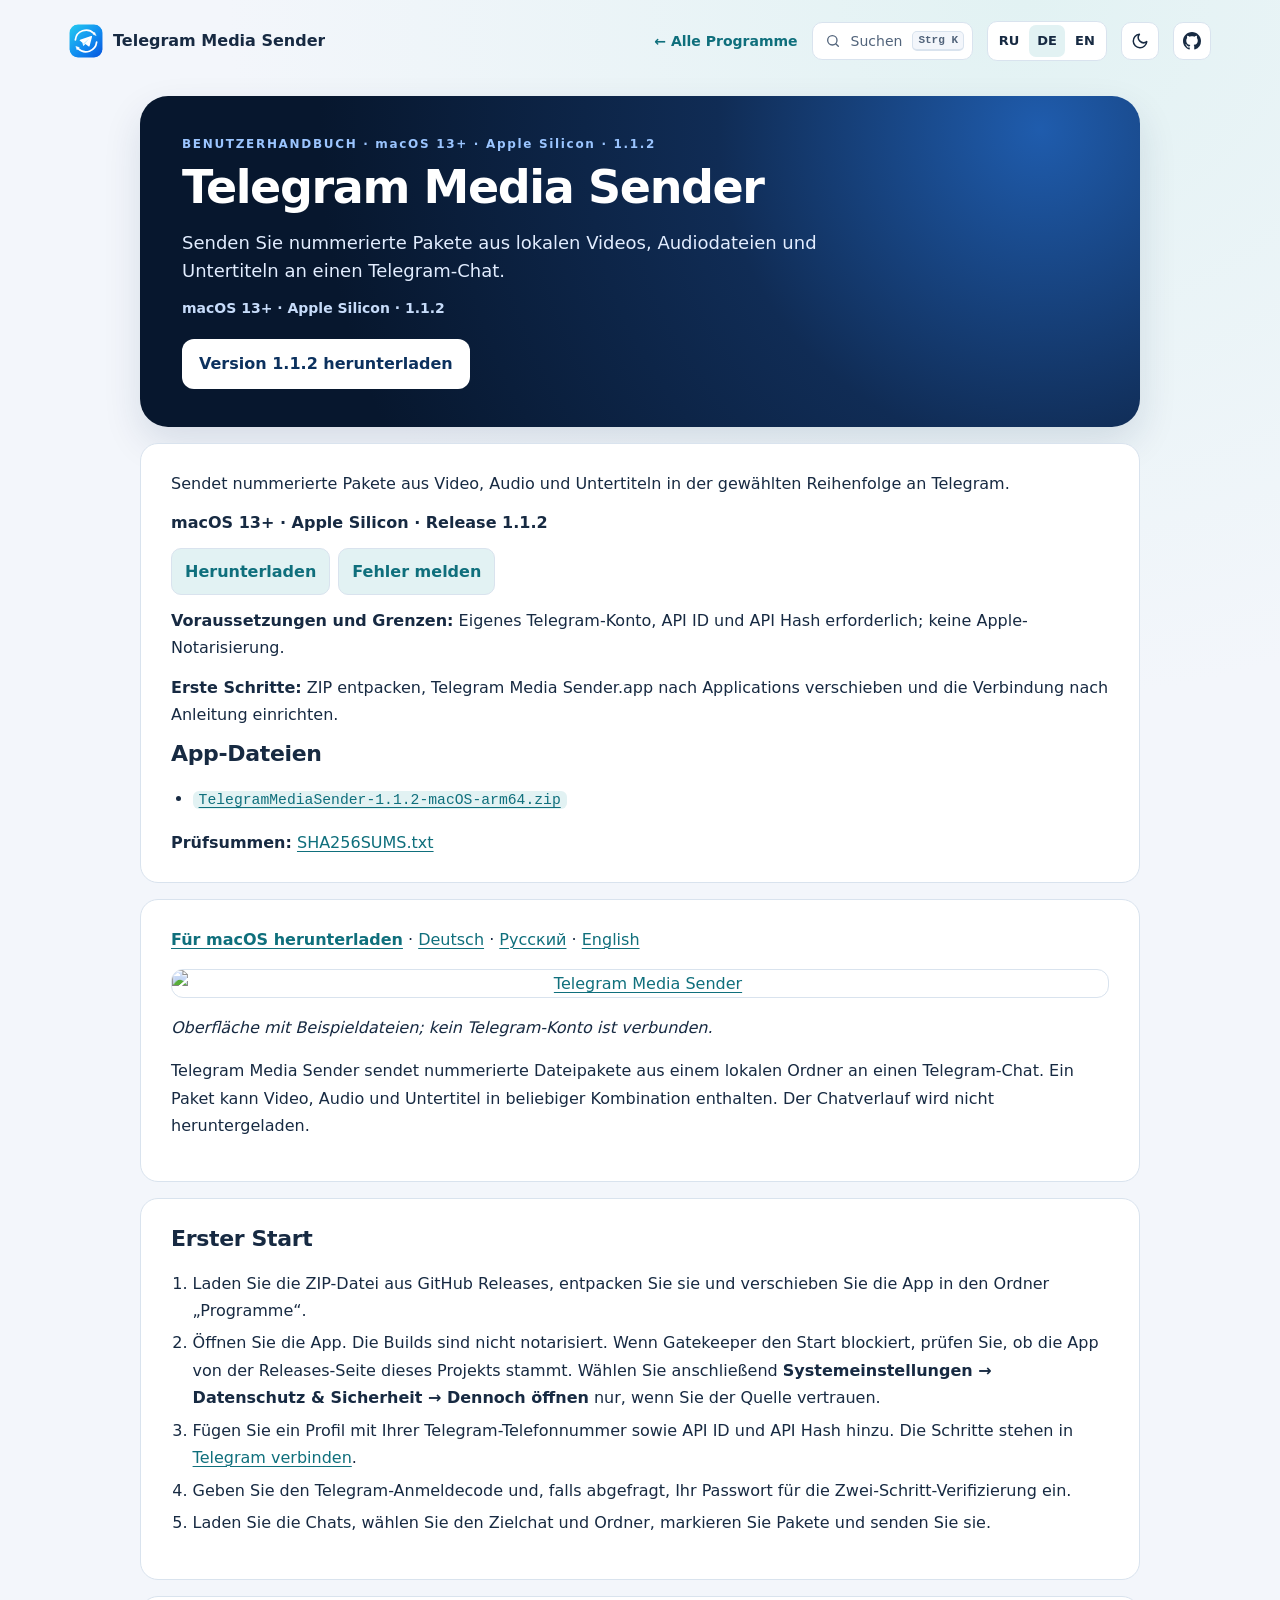
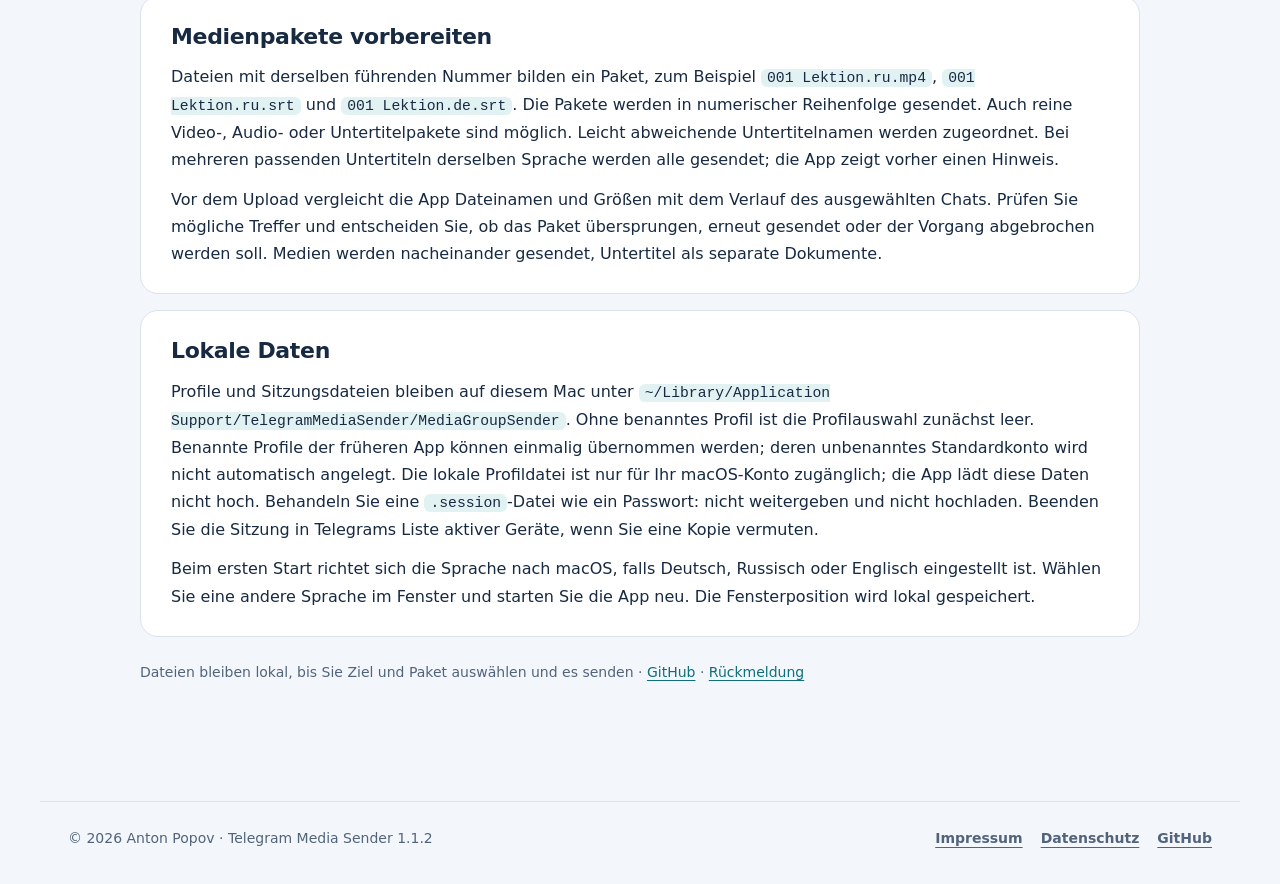
==== Guide-de.html @ 9aad2167 "Polish project site and documentation - German root pages (index.html, README.md), English and Russi" ====
<!doctype html><html lang="de"><head><meta charset="utf-8"><meta name="viewport" content="width=device-width,initial-scale=1"><meta name="theme-color" content="#071a35"><meta name="description" content="Senden Sie nummerierte Pakete aus lokalen Videos, Audiodateien und Untertiteln an einen Telegram-Chat."><title>Telegram Media Sender — BENUTZERHANDBUCH</title><style>:root{--ink:#14253d;--muted:#607087;--line:#dbe4f0;--blue:#1677ff;--panel:#fff;--canvas:#f3f6fb}
*{box-sizing:border-box}body{margin:0;background:var(--canvas);color:var(--ink);font:16px/1.72 -apple-system,BlinkMacSystemFont,"Segoe UI",sans-serif}a{color:#075dd1;text-decoration-thickness:1px;text-underline-offset:3px}a:hover{color:#003c91}.shell{width:min(100% - 36px,1000px);margin:0 auto;padding:24px 0 56px}.top{display:flex;align-items:center;justify-content:space-between;gap:18px;margin-bottom:20px}.brand{display:flex;align-items:center;gap:10px;color:var(--ink);font-weight:750;text-decoration:none}.brand-mark{display:grid;width:38px;height:38px;place-items:center;border-radius:12px;background:#e6f0ff;color:#075dd1;font-size:18px;font-weight:800}.brand img{width:38px;height:38px;object-fit:contain}nav{display:flex;gap:8px;flex-wrap:wrap}nav a{padding:7px 12px;border:1px solid var(--line);border-radius:999px;background:#fff;color:#34445b;text-decoration:none;font-size:14px;font-weight:650}nav a[aria-current=page]{background:#e6f0ff;border-color:#b8d3ff;color:#075dd1}.hero{display:grid;grid-template-columns:1fr 104px;gap:24px;align-items:center;padding:38px 42px;border-radius:28px;background:radial-gradient(circle at 90% 10%,#1f5cad 0,#102c55 34%,#07172e 76%);color:#fff;box-shadow:0 16px 38px #0b2b551f}.kicker{margin:0 0 8px;color:#9bc5ff;font-size:12px;letter-spacing:.14em;font-weight:750}.meta{margin:12px 0 0;color:#c7dcfa;font-size:14px;font-weight:650}h1{margin:0;font-size:clamp(30px,5vw,46px);line-height:1.12;letter-spacing:-.03em}.lead{max-width:720px;margin:15px 0 0;color:#e2edff;font-size:18px;line-height:1.55}.brand-mark-large{display:grid;width:92px;height:92px;place-items:center;border:1px solid #ffffff42;border-radius:24px;background:#ffffff12;color:#fff;font-size:38px;font-weight:800}.button{display:inline-block;margin-top:19px;padding:10px 16px;border:1px solid #ffffff5c;border-radius:12px;background:#fff;color:#0c315e;font-weight:700;text-decoration:none}.overview,.topic{margin:16px 0;padding:26px 30px;background:var(--panel);border:1px solid var(--line);border-radius:18px;box-shadow:0 5px 16px #0b2b5507}.overview p:first-child{margin-top:0}.overview img{display:block;max-width:100%;height:auto;margin:16px auto;border:1px solid var(--line);border-radius:12px}.overview table,.topic table{display:block;max-width:100%;overflow-x:auto;border-collapse:collapse}.overview th,.overview td,.topic th,.topic td{padding:8px 10px;border:1px solid var(--line);text-align:left}.topic h2{margin:0 0 12px;font-size:22px;line-height:1.3;letter-spacing:-.015em}.topic h3{margin:22px 0 8px;font-size:18px;line-height:1.35}.topic p{margin:0 0 12px}.topic p:last-child{margin-bottom:0}.topic ul,.topic ol{padding-left:1.35em}.topic li{margin:.35em 0}.topic th{background:#eef4fc}.topic pre{max-width:100%;overflow:auto;padding:16px;border-radius:12px;background:#0b1b31;color:#e5efff}.topic code{padding:.12em .35em;border-radius:5px;background:#edf2f8}.topic pre code{padding:0;background:transparent;color:inherit}.topic blockquote{margin:12px 0;padding:4px 16px;border-left:3px solid #8bbaff;color:var(--muted)}footer{margin-top:24px;padding:20px 10px;color:var(--muted);text-align:center;font-size:14px}@media(max-width:620px){.shell{width:min(100% - 22px,1000px);padding-top:12px}.top{align-items:flex-start;flex-direction:column}.hero{grid-template-columns:1fr 66px;padding:26px 22px;border-radius:20px;gap:12px}.brand-mark-large{width:66px;height:66px;font-size:28px;border-radius:18px}.lead{font-size:16px}.overview,.topic{padding:21px 19px}}@media print{body{background:#fff}.shell{width:100%;padding:0}.top nav,.button{break-inside:avoid}.hero,.topic,.overview{box-shadow:none}.topic{break-inside:avoid}}
/* Use the application's real artwork in the guide header. */
.brand-mark{display:grid;flex:none;width:38px;height:38px;place-items:center;overflow:hidden;border-radius:10px;background:#ffffff18}
.brand-mark img{display:block;width:100%;height:100%;padding:2px;object-fit:contain}
.brand-mark-large{display:grid;box-sizing:border-box;width:104px;height:104px;padding:8px;place-items:center;overflow:hidden;border:1px solid #ffffff48;border-radius:24px;background:#ffffff12;font-size:0}
.brand-mark-large img{display:block;width:100%;height:100%;object-fit:contain}
.brand-mark-large.preview-art img{padding:0;object-fit:cover}
@media(max-width:620px){.brand-mark-large{width:66px;height:66px;padding:5px;border-radius:18px}}

/* Let the app artwork stand on its own without an extra tile. */
.brand-mark,
.brand-mark-large,
.brand-mark-large.preview-art {
  padding: 0;
  border: 0;
  border-radius: 0;
  background: transparent;
  box-shadow: none;
}
.brand-mark img,
.brand-mark-large img,
.brand-mark-large.preview-art img {
  padding: 0;
  border: 0;
  border-radius: 0;
  background: transparent;
  box-shadow: none;
}
.release-summary code{overflow-wrap:anywhere}.release-actions{display:flex;gap:8px;flex-wrap:wrap}.release-link{display:inline-block;padding:9px 13px;border:1px solid #bdd1ed;border-radius:10px;background:#edf4ff;color:#0753ad;font-weight:650;text-decoration:none}.release-link:focus-visible{outline:3px solid #1677ff;outline-offset:3px}
</style><!-- ppk-head:start --><meta name="color-scheme" content="light dark"><link rel="icon" href="presentation-icon.svg"><script src="assets/kit/kit-theme.js"></script><link rel="stylesheet" href="assets/kit/kit.css?v=2026.11.05-1"><script src="assets/kit/programs.js?v=2026.11.05-1" defer></script><script src="assets/kit/kit.js?v=2026.11.05-1" defer></script><link rel="stylesheet" href="guide-kit.css?v=2026.11.05-1"><!-- ppk-head:end --></head><body class="ppk-page ppk-prose">
<!-- ppk-nav:start --><a class="ppk-skip" href="#main-content">Zum Inhalt</a>
<div class="ppk-nav-wrap" id="ppk-nav-wrap">
  <nav class="ppk-nav" aria-label="Hauptnavigation">
    <a class="ppk-brand" href="index.html"><img src="presentation-icon.svg" alt="" width="34" height="34"><span>Telegram Media Sender</span></a>
    <span class="ppk-spacer"></span>
    <a class="ppk-back" href="https://popovantondev.github.io/popovantondev/index.html">← Alle Programme</a>
    <button class="ppk-search-btn" type="button" data-ppk-open-search aria-label="Programme durchsuchen"><span>Suchen</span><kbd>Strg K</kbd></button>
    <div class="ppk-langs"><a href="Guide-ru.html" lang="ru" hreflang="ru">RU</a><a href="Guide-de.html" lang="de" hreflang="de" aria-current="page">DE</a><a href="Guide-en.html" lang="en" hreflang="en">EN</a></div>
    <button class="ppk-icon-btn ppk-theme-btn" type="button" data-ppk-theme aria-label="Farbschema wechseln"></button>
    <a class="ppk-icon-btn ppk-gh-btn" href="https://github.com/popovantondev/TelegramMediaSender" aria-label="GitHub"></a>
  </nav>
</div><!-- ppk-nav:end -->
<div class="shell"><main id="main-content"><section class="hero"><div><p class="kicker">BENUTZERHANDBUCH &#183; macOS 13+ &#183; Apple Silicon &#183; 1.1.2</p><h1>Telegram Media Sender</h1><p class="lead">Senden Sie nummerierte Pakete aus lokalen Videos, Audiodateien und Untertiteln an einen Telegram-Chat.</p><p class="meta">macOS 13+ &#183; Apple Silicon &#183; 1.1.2</p><a class="button" href="https://github.com/popovantondev/TelegramMediaSender/releases/tag/v1.1.2">Version 1.1.2 herunterladen</a></div><div class="brand-mark-large"><img src="https://raw.githubusercontent.com/popovantondev/TelegramMediaSender/main/src/telegram_media_sender/assets/app-icon.svg" alt=""></div></section>
<!-- public-release:start -->
<section class="topic release-summary" aria-label="Erste Schritte">
<p>Sendet nummerierte Pakete aus Video, Audio und Untertiteln in der gewählten Reihenfolge an Telegram.</p>
<p><strong>macOS 13+ · Apple Silicon · Release 1.1.2</strong></p>
<p class="release-actions"><a class="release-link" href="https://github.com/popovantondev/TelegramMediaSender/releases/tag/v1.1.2">Herunterladen</a> <a class="release-link" href="https://github.com/popovantondev/TelegramMediaSender/issues/new/choose">Fehler melden</a></p>
<p><strong>Voraussetzungen und Grenzen:</strong> Eigenes Telegram-Konto, API ID und API Hash erforderlich; keine Apple-Notarisierung.</p>
<p><strong>Erste Schritte:</strong> ZIP entpacken, Telegram Media Sender.app nach Applications verschieben und die Verbindung nach Anleitung einrichten.</p>
<h2>App-Dateien</h2>
<ul>
<li><a href="https://github.com/popovantondev/TelegramMediaSender/releases/download/v1.1.2/TelegramMediaSender-1.1.2-macOS-arm64.zip"><code>TelegramMediaSender-1.1.2-macOS-arm64.zip</code></a></li>
</ul>
<p><strong>Prüfsummen:</strong> <a href="https://github.com/popovantondev/TelegramMediaSender/releases/download/v1.1.2/SHA256SUMS.txt">SHA256SUMS.txt</a></p>
</section>
<!-- public-release:end -->
<section class="overview">
<p><strong><a href="https://github.com/popovantondev/TelegramMediaSender/releases/tag/v1.1.2">Für macOS herunterladen</a></strong> · <a href="Guide-de.html">Deutsch</a> · <a href="Guide-ru.html">Русский</a> · <a href="Guide-en.html">English</a></p>
<p><a class="guide-full-image" href="https://raw.githubusercontent.com/popovantondev/TelegramMediaSender/main/docs/images/app-de.png" aria-label="Vollständiges Bild öffnen"><img src="https://raw.githubusercontent.com/popovantondev/TelegramMediaSender/main/docs/images/app-de.png" alt="Telegram Media Sender" /></a></p>
<p><em>Oberfläche mit Beispieldateien; kein Telegram-Konto ist verbunden.</em></p>
<p>Telegram Media Sender sendet nummerierte Dateipakete aus einem lokalen Ordner an einen Telegram-Chat. Ein Paket kann Video, Audio und Untertitel in beliebiger Kombination enthalten. Der Chatverlauf wird nicht heruntergeladen.</p>
</section><section class="topic"><h2 id="erster-start">Erster Start</h2>
<ol>
<li>Laden Sie die ZIP-Datei aus GitHub Releases, entpacken Sie sie und verschieben Sie die App in den Ordner „Programme“.</li>
<li>Öffnen Sie die App. Die Builds sind nicht notarisiert. Wenn Gatekeeper den Start blockiert, prüfen Sie, ob die App von der Releases-Seite dieses Projekts stammt. Wählen Sie anschließend <strong>Systemeinstellungen → Datenschutz &amp; Sicherheit → Dennoch öffnen</strong> nur, wenn Sie der Quelle vertrauen.</li>
<li>Fügen Sie ein Profil mit Ihrer Telegram-Telefonnummer sowie API ID und API Hash hinzu. Die Schritte stehen in <a href="https://github.com/popovantondev/TelegramMediaSender/blob/main/docs/de/telegram-setup.md">Telegram verbinden</a>.</li>
<li>Geben Sie den Telegram-Anmeldecode und, falls abgefragt, Ihr Passwort für die Zwei-Schritt-Verifizierung ein.</li>
<li>Laden Sie die Chats, wählen Sie den Zielchat und Ordner, markieren Sie Pakete und senden Sie sie.</li>
</ol>
</section><section class="topic"><h2 id="medienpakete-vorbereiten">Medienpakete vorbereiten</h2>
<p>Dateien mit derselben führenden Nummer bilden ein Paket, zum Beispiel <code>001 Lektion.ru.mp4</code>, <code>001 Lektion.ru.srt</code> und <code>001 Lektion.de.srt</code>. Die Pakete werden in numerischer Reihenfolge gesendet. Auch reine Video-, Audio- oder Untertitelpakete sind möglich. Leicht abweichende Untertitelnamen werden zugeordnet. Bei mehreren passenden Untertiteln derselben Sprache werden alle gesendet; die App zeigt vorher einen Hinweis.</p>
<p>Vor dem Upload vergleicht die App Dateinamen und Größen mit dem Verlauf des ausgewählten Chats. Prüfen Sie mögliche Treffer und entscheiden Sie, ob das Paket übersprungen, erneut gesendet oder der Vorgang abgebrochen werden soll. Medien werden nacheinander gesendet, Untertitel als separate Dokumente.</p>
</section><section class="topic"><h2 id="lokale-daten">Lokale Daten</h2>
<p>Profile und Sitzungsdateien bleiben auf diesem Mac unter <code>~/Library/Application Support/TelegramMediaSender/MediaGroupSender</code>. Ohne benanntes Profil ist die Profilauswahl zunächst leer. Benannte Profile der früheren App können einmalig übernommen werden; deren unbenanntes Standardkonto wird nicht automatisch angelegt. Die lokale Profildatei ist nur für Ihr macOS-Konto zugänglich; die App lädt diese Daten nicht hoch. Behandeln Sie eine <code>.session</code>-Datei wie ein Passwort: nicht weitergeben und nicht hochladen. Beenden Sie die Sitzung in Telegrams Liste aktiver Geräte, wenn Sie eine Kopie vermuten.</p>
<p>Beim ersten Start richtet sich die Sprache nach macOS, falls Deutsch, Russisch oder Englisch eingestellt ist. Wählen Sie eine andere Sprache im Fenster und starten Sie die App neu. Die Fensterposition wird lokal gespeichert.</p>
</section></main><div class="guide-note">Dateien bleiben lokal, bis Sie Ziel und Paket ausw&#228;hlen und es senden · <a href="https://github.com/popovantondev/TelegramMediaSender">GitHub</a> · <a href="https://github.com/popovantondev/TelegramMediaSender/issues/new/choose">Rückmeldung</a></div></div>
<footer class="ppk-footer">
  <span>© 2026 Anton Popov · Telegram Media Sender 1.1.2</span>
  <nav aria-label="Rechtliches"><a href="https://popovantondev.github.io/popovantondev/impressum.html">Impressum</a><a href="https://popovantondev.github.io/popovantondev/datenschutz.html">Datenschutz</a><a href="https://github.com/popovantondev/TelegramMediaSender">GitHub</a></nav>
</footer>
</body></html>
---- assets/kit/kit.css ----
/* popovantondev shared kit: tokens, header, search palette, components, footer.
   Everything is prefixed ppk-. Pages set their accent in their own CSS (see demo.html).
   Kit tokens have zero specificity (:where), so any page rule overrides them regardless of load order. */

/* ---------- tokens ---------- */
:where(:root){color-scheme:light;
  --ppk-bg:#f3f6fb;--ppk-panel:#ffffff;--ppk-ink:#172a42;--ppk-muted:#52647b;--ppk-line:#d9e3ee;
  --ppk-accent:#0f6f7c;--ppk-accent-ink:#ffffff;--ppk-tint:#e2f2f3;--ppk-hero:#0c3a45;--ppk-hero-end:#1b6b78;
  --ppk-glass:rgba(255,255,255,.76);--ppk-term:#0f1b26;--ppk-term-ink:#d6e4ef;--ppk-term-ps:#7fd4dc;--ppk-term-ok:#6ee787;--ppk-term-dim:#8fa3b6;
  --ppk-ok:#15803d;--ppk-ok-bg:#dcfce7;--ppk-ok-fg:#166534;--ppk-warn-bg:#fef3c7;--ppk-warn-fg:#92400e;
  --ppk-focus:#1a5fd0;--ppk-shadow:0 22px 50px -30px rgba(22,43,72,.35);
  --ppk-radius-s:8px;--ppk-radius-m:12px;--ppk-radius-l:20px;--ppk-radius-pill:999px;
  --ppk-font:system-ui,-apple-system,"Segoe UI",sans-serif;--ppk-mono:ui-monospace,"Cascadia Code",Consolas,monospace;--ppk-shell:1200px}
:where([data-theme="dark"]){color-scheme:dark;
  --ppk-bg:#0c131b;--ppk-panel:#131d28;--ppk-ink:#e5edf5;--ppk-muted:#9badbf;--ppk-line:#233142;
  --ppk-accent:#3cc1cc;--ppk-accent-ink:#03262b;--ppk-tint:#11343a;--ppk-hero:#082a32;--ppk-hero-end:#145a65;
  --ppk-glass:rgba(19,29,40,.76);--ppk-term:#070d13;--ppk-term-ink:#d6e4ef;--ppk-term-ps:#7fd4dc;--ppk-term-ok:#6ee787;--ppk-term-dim:#8fa3b6;
  --ppk-ok:#4ade80;--ppk-ok-bg:#14532d;--ppk-ok-fg:#bbf7d0;--ppk-warn-bg:#78350f;--ppk-warn-fg:#fde68a;
  --ppk-focus:#7ab8ff;--ppk-shadow:0 22px 50px -30px rgba(0,0,0,.7)}
@media (prefers-color-scheme:dark){:where(:root:not([data-theme])){color-scheme:dark;
  --ppk-bg:#0c131b;--ppk-panel:#131d28;--ppk-ink:#e5edf5;--ppk-muted:#9badbf;--ppk-line:#233142;
  --ppk-accent:#3cc1cc;--ppk-accent-ink:#03262b;--ppk-tint:#11343a;--ppk-hero:#082a32;--ppk-hero-end:#145a65;
  --ppk-glass:rgba(19,29,40,.76);--ppk-term:#070d13;--ppk-term-ink:#d6e4ef;--ppk-term-ps:#7fd4dc;--ppk-term-ok:#6ee787;--ppk-term-dim:#8fa3b6;
  --ppk-ok:#4ade80;--ppk-ok-bg:#14532d;--ppk-ok-fg:#bbf7d0;--ppk-warn-bg:#78350f;--ppk-warn-fg:#fde68a;
  --ppk-focus:#7ab8ff;--ppk-shadow:0 22px 50px -30px rgba(0,0,0,.7)}}

/* ---------- base (only inside pages that opt in with class ppk-page on body) ---------- */
.ppk-page{margin:0;background:radial-gradient(ellipse at 80% 0,var(--ppk-tint),transparent 55%),var(--ppk-bg);background-attachment:fixed;color:var(--ppk-ink);font:16px/1.6 var(--ppk-font);transition:background-color .3s,color .3s}
.ppk-page *,.ppk-page *::before,.ppk-page *::after{box-sizing:border-box}
:where(.ppk-page a){color:var(--ppk-accent);text-underline-offset:4px}
:where(.ppk-page img){max-width:100%;height:auto}
:where(.ppk-page button){font:inherit;color:inherit}
.ppk-page :focus-visible,.ppk-overlay :focus-visible,.ppk-nav-wrap :focus-visible,.ppk-footer :focus-visible{outline:3px solid var(--ppk-focus);outline-offset:3px}
:where(.ppk-page h1),.ppk-title{font-size:clamp(34px,4.6vw,58px);line-height:1.05;letter-spacing:-.035em;margin:14px 0 18px}
:where(.ppk-page h2),.ppk-h2{font-size:clamp(22px,2.4vw,28px);line-height:1.25;letter-spacing:-.01em;margin:0 0 6px}
.ppk-page [hidden],.ppk-overlay[hidden]{display:none!important}
.ppk-shell{max-width:var(--ppk-shell);margin:0 auto;padding:0 28px}
.ppk-section{margin:56px 0;position:relative}
.ppk-sub{color:var(--ppk-muted);margin:0 0 22px}
.ppk-sr-only{position:absolute!important;width:1px;height:1px;margin:-1px;padding:0;overflow:hidden;clip:rect(0 0 0 0);white-space:nowrap;border:0}
.ppk-skip{position:absolute;left:12px;top:-60px;z-index:200;background:var(--ppk-panel);color:var(--ppk-ink);border:2px solid var(--ppk-focus);border-radius:var(--ppk-radius-m);padding:8px 14px;font-weight:700;text-decoration:none}
.ppk-skip:focus{top:12px}
html.ppk-lock{overflow:hidden}

/* ---------- icons (CSS masks, work without JS and without inline SVG) ---------- */
.ppk-search-btn::before,.ppk-gh-btn::before,.ppk-theme-btn::before,.ppk-btn-gh::before{content:"";flex:none;background:currentColor;-webkit-mask:var(--ppk-ico) center/contain no-repeat;mask:var(--ppk-ico) center/contain no-repeat}
.ppk-search-btn::before{--ppk-ico:url("data:image/svg+xml,%3Csvg xmlns='http://www.w3.org/2000/svg' viewBox='0 0 24 24' fill='none' stroke='black' stroke-width='2' stroke-linecap='round'%3E%3Ccircle cx='11' cy='11' r='7'/%3E%3Cpath d='m20 20-3.5-3.5'/%3E%3C/svg%3E");width:16px;height:16px}
.ppk-gh-btn::before,.ppk-btn-gh::before{--ppk-ico:url("data:image/svg+xml,%3Csvg xmlns='http://www.w3.org/2000/svg' viewBox='0 0 16 16'%3E%3Cpath d='M8 0C3.58 0 0 3.58 0 8c0 3.54 2.29 6.53 5.47 7.59.4.07.55-.17.55-.38 0-.19-.01-.82-.01-1.49-2.01.37-2.53-.49-2.69-.94-.09-.23-.48-.94-.82-1.13-.28-.15-.68-.52-.01-.53.63-.01 1.08.58 1.23.82.72 1.21 1.87.87 2.33.66.07-.52.28-.87.51-1.07-1.78-.2-3.64-.89-3.64-3.95 0-.87.31-1.59.82-2.15-.08-.2-.36-1.02.08-2.12 0 0 .67-.21 2.2.82.64-.18 1.32-.27 2-.27.68 0 1.36.09 2 .27 1.53-1.04 2.2-.82 2.2-.82.44 1.1.16 1.92.08 2.12.51.56.82 1.27.82 2.15 0 3.07-1.87 3.75-3.65 3.95.29.25.54.73.54 1.48 0 1.07-.01 1.93-.01 2.2 0 .21.15.46.55.38A8.013 8.013 0 0 0 16 8c0-4.42-3.58-8-8-8z'/%3E%3C/svg%3E");width:18px;height:18px}
.ppk-theme-btn::before{--ppk-ico:url("data:image/svg+xml,%3Csvg xmlns='http://www.w3.org/2000/svg' viewBox='0 0 24 24' fill='none' stroke='black' stroke-width='2' stroke-linecap='round' stroke-linejoin='round'%3E%3Cpath d='M21 12.8A9 9 0 1 1 11.2 3a7 7 0 0 0 9.8 9.8z'/%3E%3C/svg%3E");width:18px;height:18px}
:root[data-theme="dark"] .ppk-theme-btn::before{--ppk-ico:url("data:image/svg+xml,%3Csvg xmlns='http://www.w3.org/2000/svg' viewBox='0 0 24 24' fill='none' stroke='black' stroke-width='2' stroke-linecap='round'%3E%3Ccircle cx='12' cy='12' r='4.5'/%3E%3Cpath d='M12 2v2M12 20v2M4.9 4.9l1.4 1.4M17.7 17.7l1.4 1.4M2 12h2M20 12h2M4.9 19.1l1.4-1.4M17.7 6.3l1.4-1.4'/%3E%3C/svg%3E")}
@media (prefers-color-scheme:dark){:root:not([data-theme]) .ppk-theme-btn::before{--ppk-ico:url("data:image/svg+xml,%3Csvg xmlns='http://www.w3.org/2000/svg' viewBox='0 0 24 24' fill='none' stroke='black' stroke-width='2' stroke-linecap='round'%3E%3Ccircle cx='12' cy='12' r='4.5'/%3E%3Cpath d='M12 2v2M12 20v2M4.9 4.9l1.4 1.4M17.7 17.7l1.4 1.4M2 12h2M20 12h2M4.9 19.1l1.4-1.4M17.7 6.3l1.4-1.4'/%3E%3C/svg%3E")}}
.ppk-search-btn:has(svg)::before,.ppk-icon-btn:has(svg)::before,.ppk-btn-gh:has(svg)::before{display:none}

/* ---------- header: static markup, JS only improves it ---------- */
.ppk-nav-wrap{position:sticky;top:0;z-index:40;padding:10px 0 0;transition:padding .3s}
.ppk-nav-wrap.ppk-floating{padding-inline:8px}
.ppk-nav{max-width:var(--ppk-shell);margin:0 auto;display:flex;align-items:center;gap:14px;padding:10px 28px;border:1px solid transparent;border-radius:0;font:14px/1.3 var(--ppk-font);color:var(--ppk-ink);transition:max-width .35s cubic-bezier(.2,.8,.2,1),padding .35s cubic-bezier(.2,.8,.2,1),border-radius .35s,background-color .35s,box-shadow .35s}
.ppk-nav *,.ppk-nav *::before,.ppk-nav *::after{box-sizing:border-box}
.ppk-floating .ppk-nav{max-width:980px;padding:8px 10px 8px 16px;border-color:var(--ppk-line);border-radius:var(--ppk-radius-pill);background:var(--ppk-glass);-webkit-backdrop-filter:blur(14px) saturate(1.4);backdrop-filter:blur(14px) saturate(1.4);box-shadow:0 10px 30px -18px rgba(0,0,0,.35)}
.ppk-brand{display:flex;align-items:center;gap:10px;min-width:0;font-size:16px;font-weight:750;color:var(--ppk-ink);text-decoration:none;white-space:nowrap}
.ppk-brand img{width:34px;height:34px;flex:none;border-radius:9px}
.ppk-brand span{overflow:hidden;text-overflow:ellipsis}
.ppk-spacer{flex:1}
.ppk-back{display:inline-flex;align-items:center;min-height:38px;font-size:14px;font-weight:650;color:var(--ppk-accent);text-decoration:none;white-space:nowrap}
.ppk-back:hover{text-decoration:underline;text-underline-offset:4px}
.ppk-search-btn{display:none;align-items:center;gap:10px;min-height:38px;padding:6px 8px 6px 12px;border:1px solid var(--ppk-line);border-radius:10px;background:var(--ppk-panel);color:var(--ppk-muted);font:inherit;font-size:14px;cursor:pointer;transition:border-color .2s}
.ppk-search-btn:hover{border-color:var(--ppk-accent)}
html.ppk-js .ppk-search-btn{display:flex}
.ppk-search-btn kbd,.ppk-kbd{font:600 11px/1 var(--ppk-mono);border:1px solid var(--ppk-line);border-bottom-width:2px;border-radius:5px;padding:3px 5px;color:var(--ppk-muted);background:var(--ppk-bg)}
.ppk-langs{display:flex;gap:2px;padding:3px;border:1px solid var(--ppk-line);border-radius:10px;background:var(--ppk-panel)}
.ppk-langs a{display:grid;place-items:center;min-width:36px;min-height:32px;border-radius:7px;color:var(--ppk-ink);font-size:13px;font-weight:700;text-decoration:none}
.ppk-langs a:hover{background:var(--ppk-bg)}
.ppk-langs a[aria-current]{background:var(--ppk-tint);color:var(--ppk-ink)}
.ppk-icon-btn{display:grid;place-items:center;width:38px;height:38px;padding:0;border:1px solid var(--ppk-line);border-radius:10px;background:var(--ppk-panel);color:var(--ppk-ink);text-decoration:none;cursor:pointer;transition:border-color .2s}
.ppk-icon-btn:hover{border-color:var(--ppk-accent)}
.ppk-icon-btn svg{width:18px;height:18px}
html:not(.ppk-js) .ppk-theme-btn{display:none}

/* ---------- hero parts ---------- */
.ppk-hero{display:grid;grid-template-columns:minmax(0,1fr) minmax(0,1.05fr);gap:40px;align-items:center;margin:34px 0 10px}
.ppk-hero>*{min-width:0}
.ppk-pill{display:inline-flex;align-items:center;gap:8px;max-width:100%;padding:4px 12px 4px 4px;border:1px solid var(--ppk-line);border-radius:var(--ppk-radius-pill);background:var(--ppk-panel);color:var(--ppk-ink);font-size:13px;text-decoration:none;transition:border-color .2s,transform .2s}
.ppk-pill:hover{border-color:var(--ppk-accent);transform:translateY(-1px)}
.ppk-pill .ppk-new{flex:none;background:var(--ppk-accent);color:var(--ppk-accent-ink);border-radius:var(--ppk-radius-pill);padding:2px 8px;font-weight:800;font-size:11px;letter-spacing:.04em}
.ppk-pill .ppk-more{color:var(--ppk-accent);font-weight:650;white-space:nowrap}
.ppk-lead{margin:0 0 18px;color:var(--ppk-muted);font-size:19px}
.ppk-status{display:inline-block;padding:4px 10px;border-radius:var(--ppk-radius-s);background:var(--ppk-tint);color:var(--ppk-accent);font-size:14px;font-weight:700}
.ppk-actions{display:flex;flex-wrap:wrap;align-items:center;gap:10px;margin:22px 0 14px}
.ppk-btn{display:inline-flex;align-items:center;gap:10px;min-height:46px;padding:10px 16px;border:1px solid var(--ppk-line);border-radius:11px;background:var(--ppk-panel);color:var(--ppk-accent);font-size:15px;font-weight:700;text-decoration:none;cursor:pointer;transition:transform .15s,box-shadow .2s,border-color .2s}
.ppk-btn:hover{transform:translateY(-1px);box-shadow:0 8px 20px -12px rgba(0,0,0,.35);border-color:var(--ppk-accent)}
.ppk-btn-primary{background:var(--ppk-accent);border-color:var(--ppk-accent);color:var(--ppk-accent-ink)}
.ppk-btn-gh{color:var(--ppk-ink)}
.ppk-chip{display:inline-flex;align-items:center;gap:6px;padding:1px 7px;border:1px solid var(--ppk-line);border-radius:7px;background:var(--ppk-bg);color:var(--ppk-muted);font-size:12px;font-weight:600}
.ppk-dot{display:inline-block;width:9px;height:9px;border-radius:50%;background:var(--ppk-accent)}
.ppk-requirements{margin:0;padding-left:14px;border-left:3px solid var(--ppk-line);color:var(--ppk-muted);font-size:14px}
.ppk-requirements strong{display:block;color:var(--ppk-ink)}
.ppk-preview{position:relative;margin:0;overflow:hidden;border:1px solid var(--ppk-line);border-radius:22px;background:var(--ppk-panel);box-shadow:var(--ppk-shadow)}
.ppk-stage{display:grid;place-items:center;padding:18px;background:linear-gradient(145deg,var(--ppk-hero),var(--ppk-hero-end))}
.ppk-stage img{display:block;width:auto;max-height:470px;filter:drop-shadow(0 8px 18px rgba(0,0,0,.25))}
.ppk-preview figcaption{padding:12px 18px;color:var(--ppk-muted);font-size:14px}

/* ---------- bento ---------- */
.ppk-bento{display:grid;grid-template-columns:repeat(3,minmax(0,1fr));gap:16px}
.ppk-tile{position:relative;min-width:0;overflow:hidden;padding:22px;border:1px solid var(--ppk-line);border-radius:var(--ppk-radius-l);background:var(--ppk-panel)}
.ppk-tile h3{margin:0 0 4px;font-size:18px}
.ppk-tile p{margin:0 0 14px;color:var(--ppk-muted);font-size:15px}
.ppk-wide{grid-column:span 2}
.ppk-term{min-height:178px;overflow:hidden;padding:14px 16px;border-radius:14px;background:var(--ppk-term);color:var(--ppk-term-ink);font:13.5px/1.75 var(--ppk-mono)}
.ppk-term-bar{display:flex;gap:6px;margin-bottom:10px}
.ppk-term-bar i{width:10px;height:10px;border-radius:50%;background:#4a586a}
.ppk-term-out>div{overflow-wrap:anywhere}
.ppk-term .ppk-ps{color:var(--ppk-term-ps)}
.ppk-term .ppk-ok{color:var(--ppk-term-ok)}
.ppk-term .ppk-dim{color:var(--ppk-term-dim)}
.ppk-cursor{display:inline-block;width:8px;height:1.05em;background:var(--ppk-term-ink);vertical-align:-2px;animation:ppk-blink 1s steps(1) infinite}
@keyframes ppk-blink{50%{opacity:0}}
.ppk-chips{display:flex;flex-wrap:wrap;gap:8px}
.ppk-chips span{padding:6px 12px;border:1px solid var(--ppk-line);border-radius:var(--ppk-radius-pill);background:var(--ppk-bg);font-size:14px;font-weight:600;transition:transform .2s,border-color .2s}
.ppk-chips span:hover{transform:translateY(-2px);border-color:var(--ppk-accent)}
.ppk-live{display:inline-flex;align-items:center;gap:8px;color:var(--ppk-ok);font-size:15px;font-weight:700}
.ppk-live::before{content:"";width:10px;height:10px;border-radius:50%;background:var(--ppk-ok);box-shadow:0 0 0 0 rgba(22,163,74,.55);animation:ppk-pulse 2s infinite}
@keyframes ppk-pulse{70%{box-shadow:0 0 0 10px rgba(22,163,74,0)}100%{box-shadow:0 0 0 0 rgba(22,163,74,0)}}
.ppk-checks{display:grid;gap:8px;margin:0;padding:0;list-style:none;font-size:15px}
.ppk-checks li::before{content:"\2713";margin-right:8px;color:var(--ppk-ok);font-weight:800}

/* ---------- steps ---------- */
.ppk-process{padding:26px;border:1px solid var(--ppk-line);border-radius:18px;background:var(--ppk-panel)}
.ppk-flow{display:grid;grid-template-columns:repeat(3,minmax(0,1fr));gap:12px;margin:14px 0 0;padding:0;list-style:none;counter-reset:ppk-step}
.ppk-flow li{padding:14px 16px;border:1px solid var(--ppk-line);border-radius:var(--ppk-radius-m);background:var(--ppk-bg)}
.ppk-flow li::before{counter-increment:ppk-step;content:counter(ppk-step,decimal-leading-zero);display:block;color:var(--ppk-accent);font-size:14px;font-weight:700}

/* ---------- tabs and program cards ---------- */
.ppk-tabs{display:inline-flex;flex-wrap:wrap;gap:4px;padding:4px;border:1px solid var(--ppk-line);border-radius:14px;background:var(--ppk-panel)}
.ppk-tabs button{padding:8px 14px;min-height:38px;border:0;border-radius:10px;background:transparent;color:var(--ppk-muted);font-size:14px;font-weight:650;cursor:pointer;transition:background-color .2s,color .2s}
.ppk-tabs button:hover{color:var(--ppk-ink)}
.ppk-tabs button[aria-selected="true"]{background:var(--ppk-accent);color:var(--ppk-accent-ink)}
.ppk-app-grid{display:grid;grid-template-columns:repeat(auto-fill,minmax(230px,1fr));gap:12px;margin-top:16px}
.ppk-app-card{display:flex;align-items:flex-start;gap:12px;padding:14px;border:1px solid var(--ppk-line);border-radius:14px;background:var(--ppk-panel);color:var(--ppk-ink);text-decoration:none;animation:ppk-fade .35s ease both;transition:border-color .2s,transform .2s}
.ppk-app-card:hover{border-color:var(--ppk-accent);transform:translateY(-2px)}
.ppk-app-card img{flex:none;width:36px;height:36px;border-radius:9px}
.ppk-app-card b{display:block;font-size:15px}
.ppk-app-card small{display:block;color:var(--ppk-muted);font-size:13px;line-height:1.4}
@keyframes ppk-fade{from{opacity:0;transform:translateY(6px)}}

/* ---------- demo frame ---------- */
.ppk-demo{overflow:hidden;border:1px solid var(--ppk-line);border-radius:var(--ppk-radius-l);background:var(--ppk-panel);box-shadow:var(--ppk-shadow)}
.ppk-demo-head{display:flex;flex-wrap:wrap;align-items:center;gap:10px;padding:12px 16px;border-bottom:1px solid var(--ppk-line);font-weight:700}
.ppk-demo-label{margin-left:auto;padding:3px 10px;border-radius:var(--ppk-radius-pill);background:var(--ppk-warn-bg);color:var(--ppk-warn-fg);font-size:13px;font-weight:700}
.ppk-demo-body{display:grid;grid-template-columns:220px minmax(0,1fr);min-height:250px}
.ppk-demo-side{display:grid;align-content:start;gap:10px;padding:16px;border-right:1px solid var(--ppk-line);font-size:14px}
.ppk-field{padding:8px 10px;border:1px solid var(--ppk-line);border-radius:10px;background:var(--ppk-bg)}
.ppk-field small{display:block;color:var(--ppk-muted)}
.ppk-demo-main{min-width:0;padding:16px}
.ppk-rows{display:grid;gap:6px;margin:0 0 12px;padding:0;list-style:none}
.ppk-rows li{display:grid;grid-template-columns:minmax(0,1fr) auto;gap:10px;align-items:center;padding:8px 12px;border:1px solid var(--ppk-line);border-radius:10px;font-size:14px;animation:ppk-fade .3s ease both}
.ppk-rows li>:first-child{overflow-wrap:anywhere}
.ppk-badge{padding:2px 8px;border-radius:6px;background:var(--ppk-tint);color:var(--ppk-ink);font-size:12px;font-weight:700}
.ppk-badge-ok{background:var(--ppk-ok-bg);color:var(--ppk-ok-fg)}
.ppk-badge-warn{background:var(--ppk-warn-bg);color:var(--ppk-warn-fg)}
.ppk-progress{height:8px;margin:10px 0;overflow:hidden;border:1px solid var(--ppk-line);border-radius:99px;background:var(--ppk-bg)}
.ppk-progress i{display:block;width:0;height:100%;background:var(--ppk-accent);transition:width .25s linear}
.ppk-demo-empty{padding:24px 0;color:var(--ppk-muted);font-size:14px}
.ppk-demo-done{color:var(--ppk-ok);font-weight:700}

/* ---------- search palette (built by kit.js) ---------- */
.ppk-overlay{position:fixed;inset:0;z-index:100;display:grid;place-items:start center;padding:12vh 16px 16px;background:rgba(8,15,24,.55);-webkit-backdrop-filter:blur(3px);backdrop-filter:blur(3px);font:16px/1.5 var(--ppk-font);color:var(--ppk-ink)}
.ppk-overlay *,.ppk-overlay *::before,.ppk-overlay *::after{box-sizing:border-box}
.ppk-palette{width:min(620px,100%);overflow:hidden;border:1px solid var(--ppk-line);border-radius:16px;background:var(--ppk-panel);box-shadow:0 30px 80px -20px rgba(0,0,0,.5);animation:ppk-pop .18s ease}
@keyframes ppk-pop{from{opacity:0;transform:translateY(-8px) scale(.98)}}
.ppk-phead{display:flex;align-items:center;border-bottom:1px solid var(--ppk-line)}
.ppk-palette-input{flex:1;min-width:0;padding:16px 18px;border:0;background:transparent;color:var(--ppk-ink);font:inherit;font-size:17px;outline:none}
.ppk-palette-input::placeholder{color:var(--ppk-muted);opacity:1}
.ppk-phead:focus-within{box-shadow:inset 0 -2px 0 var(--ppk-focus)}
.ppk-pclose{margin-right:12px;padding:6px 8px;border:1px solid var(--ppk-line);border-radius:7px;background:var(--ppk-bg);color:var(--ppk-muted);font:600 12px/1 var(--ppk-mono);cursor:pointer}
.ppk-plist{max-height:min(420px,55vh);margin:0;padding:6px;overflow:auto;list-style:none}
.ppk-pitem{display:flex;align-items:center;gap:12px;padding:9px 10px;border-radius:10px;color:var(--ppk-ink);text-decoration:none}
.ppk-pitem[aria-selected="true"]{background:var(--ppk-tint);box-shadow:inset 3px 0 0 var(--ppk-accent)}
.ppk-pitem img,.ppk-pletter{flex:none;width:30px;height:30px;border-radius:8px}
.ppk-pletter{display:grid;place-items:center;background:var(--ppk-accent);color:var(--ppk-accent-ink);font-weight:800}
.ppk-ptext{min-width:0}
.ppk-pname{display:block;font-weight:650}
.ppk-ptext small{display:block;overflow:hidden;color:var(--ppk-muted);font-size:12px;text-overflow:ellipsis;white-space:nowrap}
.ppk-pempty{margin:0;padding:22px 18px;color:var(--ppk-muted)}
.ppk-pfoot{display:flex;gap:14px;padding:9px 14px;border-top:1px solid var(--ppk-line);color:var(--ppk-muted);font-size:12px}

/* ---------- footer ---------- */
.ppk-footer{display:flex;flex-wrap:wrap;justify-content:space-between;gap:12px 16px;max-width:var(--ppk-shell);margin:60px auto 0;padding:26px 28px 40px;border-top:1px solid var(--ppk-line);color:var(--ppk-muted);font:14px/1.5 var(--ppk-font)}
.ppk-footer nav{display:flex;flex-wrap:wrap;gap:6px 18px}
.ppk-footer a{color:var(--ppk-muted);text-decoration:underline;text-underline-offset:4px}
.ppk-footer a:hover{color:var(--ppk-ink)}

/* ---------- long text (Guide pages): opt in with class ppk-prose ---------- */
.ppk-prose{line-height:1.7}
.ppk-prose table{display:block;max-width:100%;overflow-x:auto;border-collapse:collapse}
.ppk-prose th,.ppk-prose td{padding:8px 12px;border:1px solid var(--ppk-line);text-align:left;vertical-align:top}
.ppk-prose th{background:var(--ppk-tint)}
.ppk-prose pre,.ppk-prose code{font-family:var(--ppk-mono);font-size:.92em}
.ppk-prose pre{max-width:100%;overflow-x:auto;padding:14px 16px;border-radius:var(--ppk-radius-m);background:var(--ppk-term);color:var(--ppk-term-ink)}
.ppk-prose :not(pre)>code{padding:1px 6px;border-radius:6px;background:var(--ppk-tint)}
.ppk-prose blockquote{margin:1em 0;padding:2px 16px;border-left:3px solid var(--ppk-accent);color:var(--ppk-muted)}

/* ---------- scroll reveal (hidden state only exists when JS runs) ---------- */
html.ppk-js .ppk-reveal:not(.ppk-in){opacity:0;transform:translateY(14px)}
.ppk-reveal{transition:opacity .6s ease,transform .6s ease}

/* ---------- small screens ---------- */
@media (max-width:900px){.ppk-hero{grid-template-columns:1fr}.ppk-bento{grid-template-columns:1fr 1fr}}
@media (max-width:640px){
  .ppk-shell,.ppk-footer{padding-left:16px;padding-right:16px}
  .ppk-nav{gap:8px;padding:8px 12px}
  .ppk-back{font-size:0;justify-content:center;width:38px;padding:0}
  .ppk-back::before{content:"\2190";font-size:20px}
  .ppk-search-btn span,.ppk-search-btn kbd{display:none}
  .ppk-search-btn{padding:0;width:38px;justify-content:center}
  .ppk-langs a{min-width:32px}
  .ppk-bento{grid-template-columns:1fr}
  .ppk-wide{grid-column:auto}
  .ppk-flow{grid-template-columns:1fr}
  .ppk-demo-body{grid-template-columns:1fr}
  .ppk-demo-side{border-right:0;border-bottom:1px solid var(--ppk-line)}
  .ppk-demo-label{margin-left:0}
  .ppk-pfoot{display:none}
  .ppk-overlay{padding-top:8vh}
}
@media (max-width:520px){
  .ppk-nav{flex-wrap:wrap;row-gap:6px}
  .ppk-nav::after{content:"";order:4;flex-basis:100%;height:0}
  .ppk-brand{order:1;margin-right:auto}
  .ppk-theme-btn{order:2}
  .ppk-gh-btn{order:3}
  .ppk-back{order:5}
  .ppk-search-btn{order:6;margin-left:auto}
  .ppk-langs{order:7}
  .ppk-spacer{display:none}
  .ppk-floating .ppk-nav{border-radius:26px;padding:8px 10px}
  .ppk-tile{padding:18px}
}

@media (prefers-reduced-motion:reduce){
  .ppk-nav-wrap,.ppk-nav,.ppk-pill,.ppk-btn,.ppk-chips span,.ppk-app-card,.ppk-reveal,.ppk-progress i,.ppk-page{transition:none!important}
  .ppk-palette,.ppk-app-card,.ppk-rows li,.ppk-cursor,.ppk-live::before{animation:none!important}
  html.ppk-js .ppk-reveal:not(.ppk-in){opacity:1;transform:none}
}
@media (forced-colors:active){.ppk-pitem[aria-selected="true"]{outline:2px solid Highlight}.ppk-tabs button[aria-selected="true"]{outline:2px solid Highlight}}
---- guide-kit.css ----
/* Guide pages: the shared kit supplies tokens, header and footer; this file maps the older guide palette onto them. */
:root{--ink:var(--ppk-ink);--muted:var(--ppk-muted);--line:var(--ppk-line);--blue:var(--ppk-accent);--panel:var(--ppk-panel);--canvas:var(--ppk-bg)}
body.ppk-page{overflow-wrap:anywhere}
.ppk-page .shell a{color:var(--ppk-accent)}
.ppk-page .shell a:hover{color:var(--ppk-ink)}
.ppk-page .shell a.button,.ppk-page .shell a.button:hover{color:#0c315e}
.ppk-page .shell a.release-link{border-color:var(--ppk-line);background:var(--ppk-tint);color:var(--ppk-accent)}
.ppk-page .shell a.release-link:hover{color:var(--ppk-ink)}
.ppk-page .topic th{background:var(--ppk-tint)}
.ppk-page .topic code{background:var(--ppk-tint)}
.ppk-page .topic pre code{background:none}
.ppk-page .topic blockquote{border-left-color:var(--ppk-accent)}
.ppk-page figure{border-color:var(--ppk-line);background:var(--ppk-panel)}
.ppk-page .overview,.ppk-page .topic{box-shadow:none}
.ppk-page .guide-note{margin:24px 0 0;color:var(--ppk-muted);font-size:14px}
.ppk-page .shell img{max-width:100%;height:auto}
.ppk-page .shell pre{max-width:100%;overflow:auto}
.ppk-page .shell table{display:block;max-width:100%;overflow-x:auto}
.ppk-page .shell h1,.ppk-page .shell h2,.ppk-page .shell h3,.ppk-page .shell p,.ppk-page .shell li{overflow-wrap:anywhere}
.guide-tools{box-sizing:border-box;margin:0 0 16px;padding:6px 18px;border:1px solid var(--ppk-line);border-radius:14px;background:var(--ppk-panel);color:var(--ppk-ink);font:14px/1.6 var(--ppk-font)}
.guide-tools summary{cursor:pointer;min-height:44px;display:list-item;line-height:44px;font-weight:650}
.guide-tools ol{display:grid;grid-template-columns:repeat(2,minmax(0,1fr));gap:4px 24px;margin:4px 0 12px;padding-left:22px}
.guide-tools li{min-width:0;overflow-wrap:anywhere}
.guide-full-image{display:block;max-width:100%;text-align:center}.guide-full-image img{object-fit:contain}
.ppk-page a:focus-visible,.ppk-page button:focus-visible,.ppk-page summary:focus-visible{outline:3px solid var(--ppk-focus);outline-offset:4px}
/* The guides' own `nav` rules must not restyle the kit header and footer. */
.ppk-nav-wrap .ppk-brand,.ppk-nav-wrap .ppk-back{padding:0;border:0;border-radius:0;background:none}
.ppk-nav-wrap .ppk-langs a{padding:0;border:0;background:transparent}
.ppk-nav-wrap .ppk-langs a:hover{background:var(--ppk-bg)}
.ppk-nav-wrap .ppk-langs a[aria-current]{background:var(--ppk-tint)}
.ppk-nav-wrap .ppk-nav{flex-wrap:nowrap}
.ppk-footer nav a{padding:0;border:0;border-radius:0;background:none;font-size:inherit}
@media(max-width:760px){.guide-tools ol{grid-template-columns:1fr}.ppk-page .shell{width:min(100% - 32px,1000px)}body .hero figure{display:block!important}}
@media(max-width:520px){.ppk-nav-wrap .ppk-nav{flex-wrap:wrap}}
@media(prefers-reduced-motion:reduce){html{scroll-behavior:auto!important}*,*:before,*:after{animation:none!important;transition:none!important}}
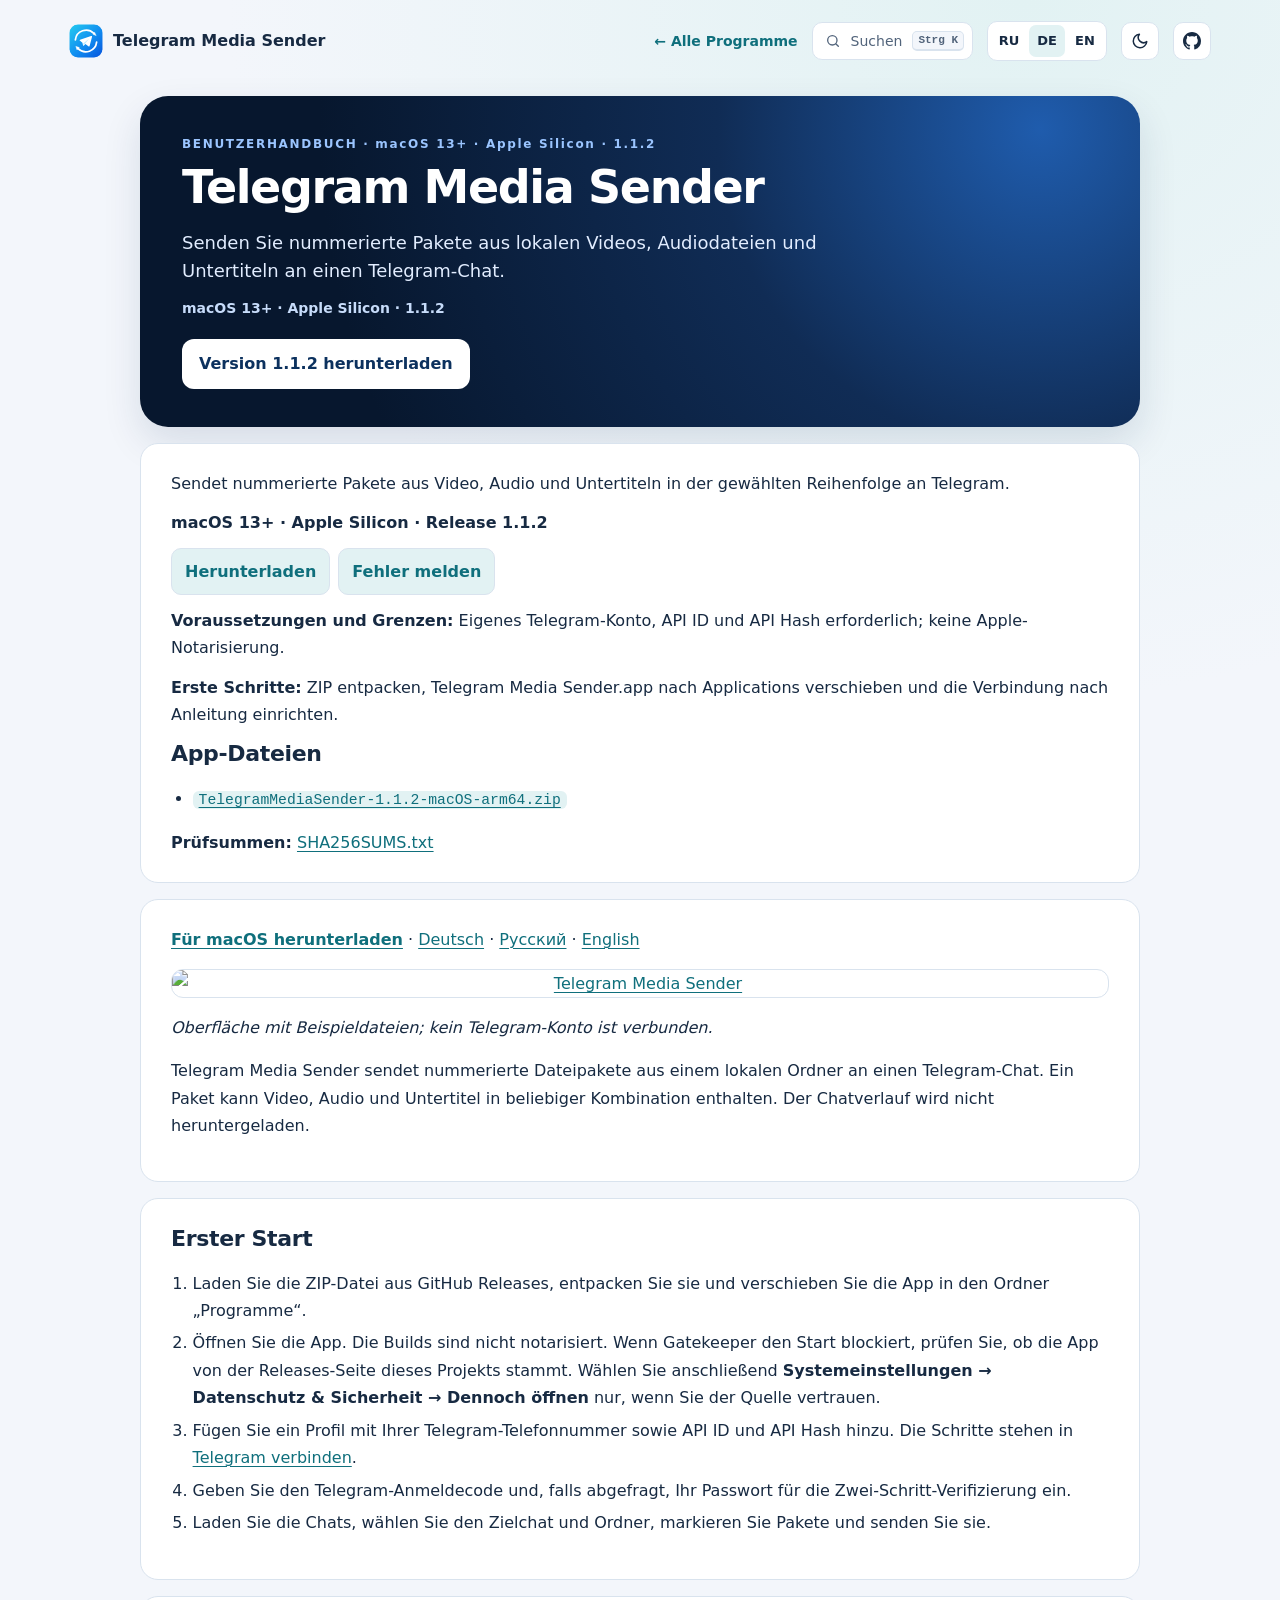
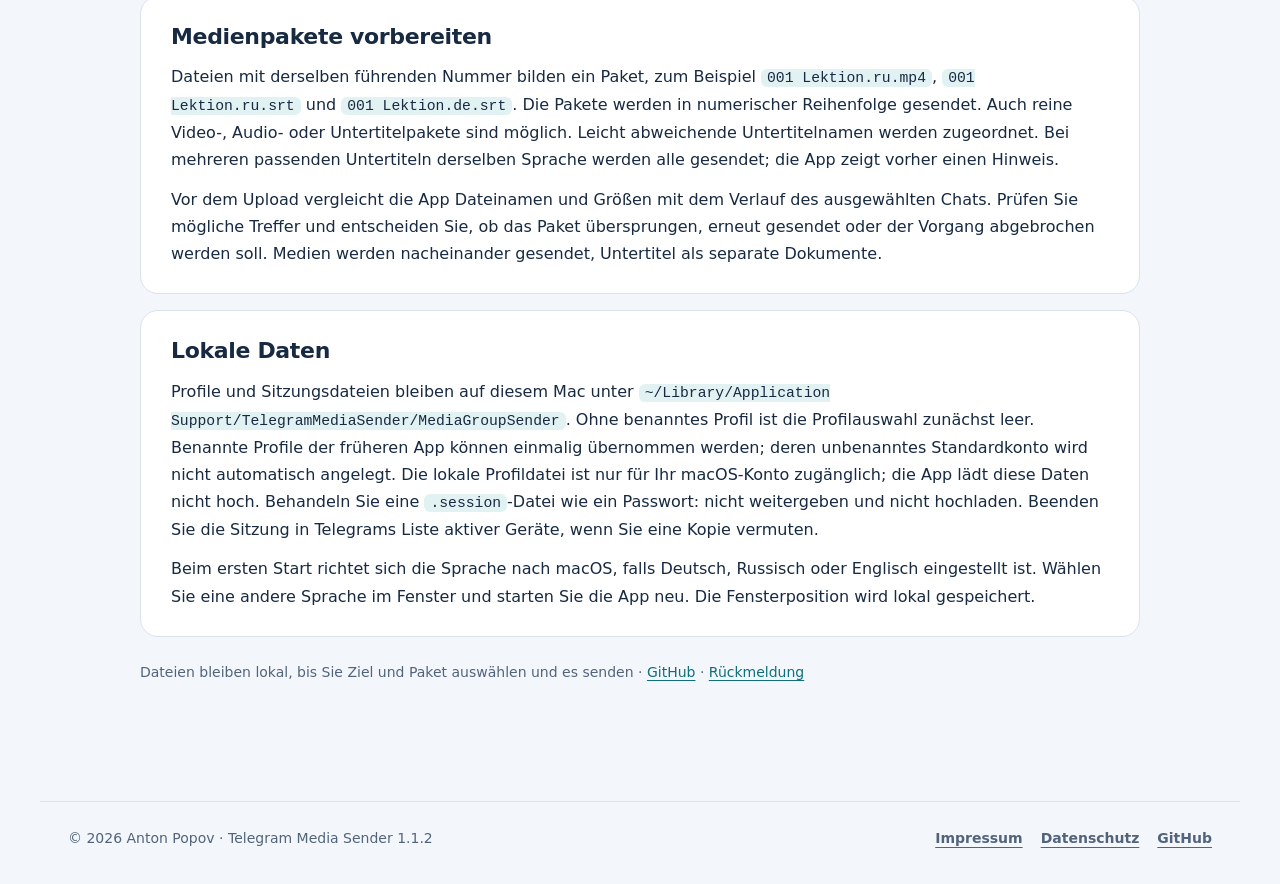
==== commit 70da7cfd: "kit: full brand in floating header, lighter pill transition" ====
--- a/Guide-de.html
+++ b/Guide-de.html
@@ -28,7 +28,7 @@
   box-shadow: none;
 }
 .release-summary code{overflow-wrap:anywhere}.release-actions{display:flex;gap:8px;flex-wrap:wrap}.release-link{display:inline-block;padding:9px 13px;border:1px solid #bdd1ed;border-radius:10px;background:#edf4ff;color:#0753ad;font-weight:650;text-decoration:none}.release-link:focus-visible{outline:3px solid #1677ff;outline-offset:3px}
-</style><!-- ppk-head:start --><meta name="color-scheme" content="light dark"><link rel="icon" href="presentation-icon.svg"><script src="assets/kit/kit-theme.js"></script><link rel="stylesheet" href="assets/kit/kit.css?v=2026.11.05-1"><script src="assets/kit/programs.js?v=2026.11.05-1" defer></script><script src="assets/kit/kit.js?v=2026.11.05-1" defer></script><link rel="stylesheet" href="guide-kit.css?v=2026.11.05-1"><!-- ppk-head:end --></head><body class="ppk-page ppk-prose">
+</style><!-- ppk-head:start --><meta name="color-scheme" content="light dark"><link rel="icon" href="presentation-icon.svg"><script src="assets/kit/kit-theme.js"></script><link rel="stylesheet" href="assets/kit/kit.css?v=2026.11.06-1"><script src="assets/kit/programs.js?v=2026.11.06-1" defer></script><script src="assets/kit/kit.js?v=2026.11.06-1" defer></script><link rel="stylesheet" href="guide-kit.css?v=2026.11.06-1"><!-- ppk-head:end --></head><body class="ppk-page ppk-prose">
 <!-- ppk-nav:start --><a class="ppk-skip" href="#main-content">Zum Inhalt</a>
 <div class="ppk-nav-wrap" id="ppk-nav-wrap">
   <nav class="ppk-nav" aria-label="Hauptnavigation">
--- a/assets/kit/kit.css
+++ b/assets/kit/kit.css
@@ -52,14 +52,17 @@
 .ppk-search-btn:has(svg)::before,.ppk-icon-btn:has(svg)::before,.ppk-btn-gh:has(svg)::before{display:none}
 
 /* ---------- header: static markup, JS only improves it ---------- */
-.ppk-nav-wrap{position:sticky;top:0;z-index:40;padding:10px 0 0;transition:padding .3s}
+.ppk-nav-wrap{position:sticky;top:0;z-index:40;padding:10px 0 0}
 .ppk-nav-wrap.ppk-floating{padding-inline:8px}
-.ppk-nav{max-width:var(--ppk-shell);margin:0 auto;display:flex;align-items:center;gap:14px;padding:10px 28px;border:1px solid transparent;border-radius:0;font:14px/1.3 var(--ppk-font);color:var(--ppk-ink);transition:max-width .35s cubic-bezier(.2,.8,.2,1),padding .35s cubic-bezier(.2,.8,.2,1),border-radius .35s,background-color .35s,box-shadow .35s}
+.ppk-nav{position:relative;isolation:isolate;max-width:var(--ppk-shell);margin:0 auto;display:flex;align-items:center;gap:14px;padding:10px 28px;border:1px solid transparent;border-radius:0;font:14px/1.3 var(--ppk-font);color:var(--ppk-ink);transition:border-color .25s,border-radius .25s}
+/* Glass pill is a separate layer: the header jump to the pill changes layout once, the glass, blur and shadow only fade in (opacity), so scrolling past the threshold stays cheap. */
+.ppk-nav::before{content:"";position:absolute;inset:-1px;z-index:-1;border-radius:inherit;background:var(--ppk-glass);-webkit-backdrop-filter:blur(14px) saturate(1.4);backdrop-filter:blur(14px) saturate(1.4);box-shadow:0 10px 30px -18px rgba(0,0,0,.35);opacity:0;pointer-events:none;transition:opacity .25s}
 .ppk-nav *,.ppk-nav *::before,.ppk-nav *::after{box-sizing:border-box}
-.ppk-floating .ppk-nav{max-width:980px;padding:8px 10px 8px 16px;border-color:var(--ppk-line);border-radius:var(--ppk-radius-pill);background:var(--ppk-glass);-webkit-backdrop-filter:blur(14px) saturate(1.4);backdrop-filter:blur(14px) saturate(1.4);box-shadow:0 10px 30px -18px rgba(0,0,0,.35)}
+.ppk-floating .ppk-nav{max-width:980px;padding:8px 10px 8px 16px;border-color:var(--ppk-line);border-radius:var(--ppk-radius-pill)}
+.ppk-floating .ppk-nav::before{opacity:1}
 .ppk-brand{display:flex;align-items:center;gap:10px;min-width:0;font-size:16px;font-weight:750;color:var(--ppk-ink);text-decoration:none;white-space:nowrap}
 .ppk-brand img{width:34px;height:34px;flex:none;border-radius:9px}
-.ppk-brand span{overflow:hidden;text-overflow:ellipsis}
+.ppk-brand span{overflow:hidden;text-overflow:ellipsis;padding:3px 4px 3px 0;margin:-3px -4px -3px 0}
 .ppk-spacer{flex:1}
 .ppk-back{display:inline-flex;align-items:center;min-height:38px;font-size:14px;font-weight:650;color:var(--ppk-accent);text-decoration:none;white-space:nowrap}
 .ppk-back:hover{text-decoration:underline;text-underline-offset:4px}
@@ -237,7 +240,7 @@
 }
 
 @media (prefers-reduced-motion:reduce){
-  .ppk-nav-wrap,.ppk-nav,.ppk-pill,.ppk-btn,.ppk-chips span,.ppk-app-card,.ppk-reveal,.ppk-progress i,.ppk-page{transition:none!important}
+  .ppk-nav-wrap,.ppk-nav,.ppk-nav::before,.ppk-pill,.ppk-btn,.ppk-chips span,.ppk-app-card,.ppk-reveal,.ppk-progress i,.ppk-page{transition:none!important}
   .ppk-palette,.ppk-app-card,.ppk-rows li,.ppk-cursor,.ppk-live::before{animation:none!important}
   html.ppk-js .ppk-reveal:not(.ppk-in){opacity:1;transform:none}
 }
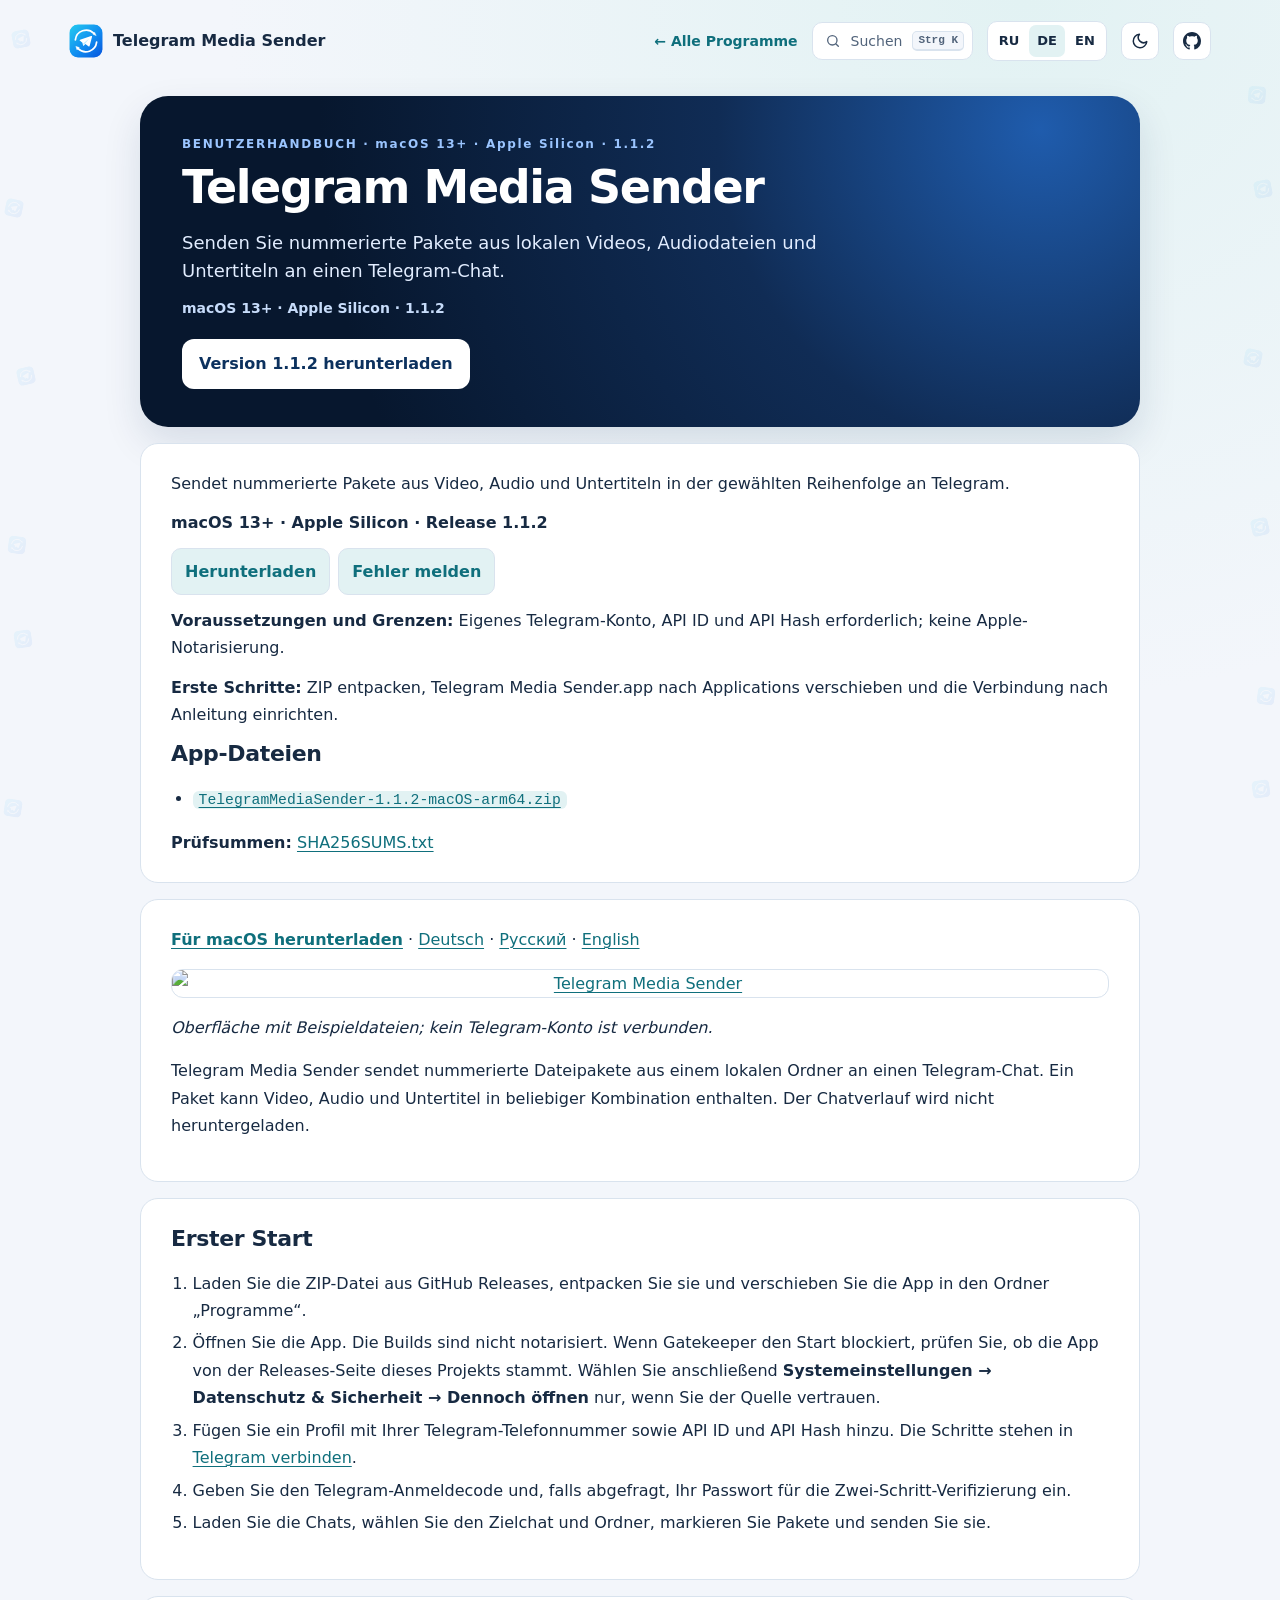
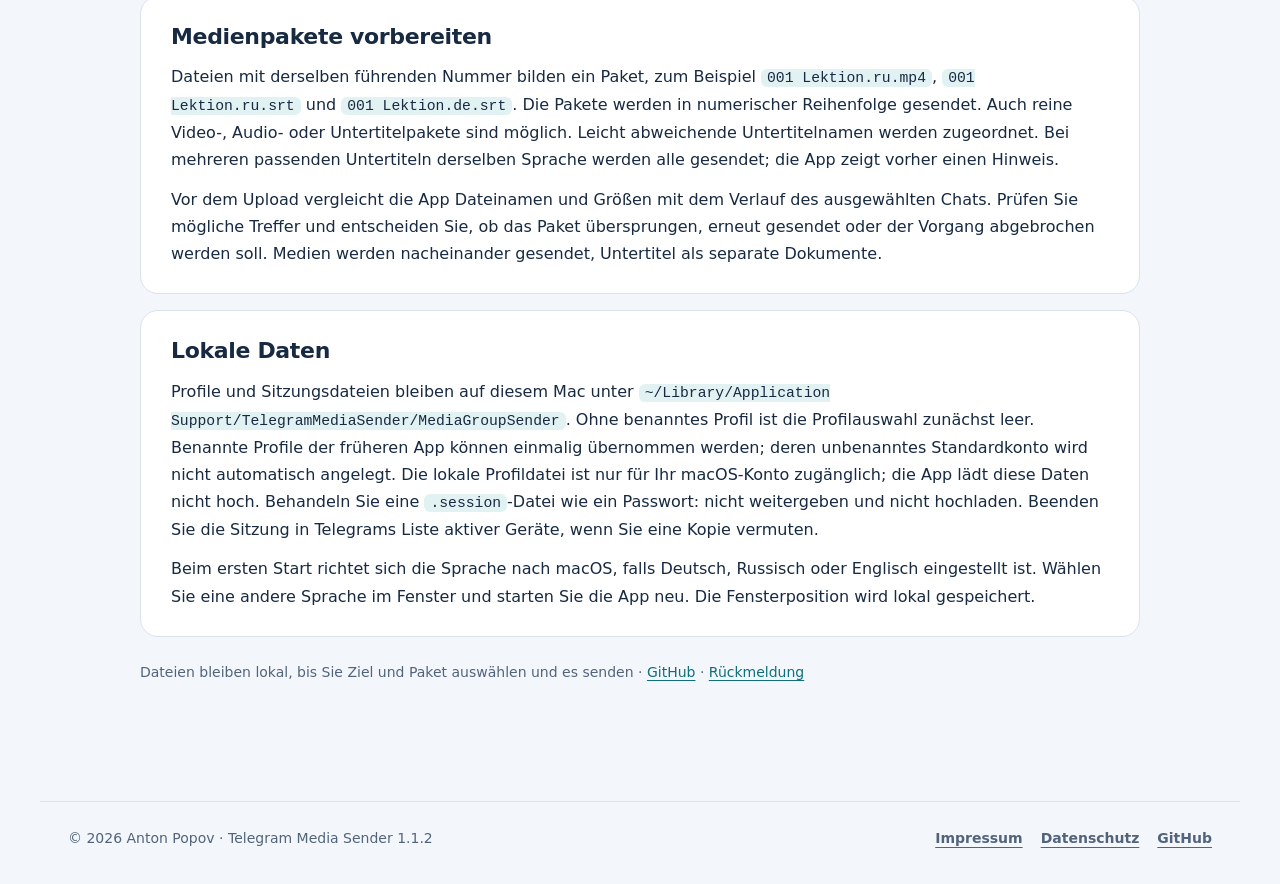
==== commit 05ec3efb: "kit: quiet side decor of program icons on wide screens One fixed, aria-hidden layer in the page marg" ====
--- a/Guide-de.html
+++ b/Guide-de.html
@@ -28,7 +28,7 @@
   box-shadow: none;
 }
 .release-summary code{overflow-wrap:anywhere}.release-actions{display:flex;gap:8px;flex-wrap:wrap}.release-link{display:inline-block;padding:9px 13px;border:1px solid #bdd1ed;border-radius:10px;background:#edf4ff;color:#0753ad;font-weight:650;text-decoration:none}.release-link:focus-visible{outline:3px solid #1677ff;outline-offset:3px}
-</style><!-- ppk-head:start --><meta name="color-scheme" content="light dark"><link rel="icon" href="presentation-icon.svg"><script src="assets/kit/kit-theme.js"></script><link rel="stylesheet" href="assets/kit/kit.css?v=2026.11.06-1"><script src="assets/kit/programs.js?v=2026.11.06-1" defer></script><script src="assets/kit/kit.js?v=2026.11.06-1" defer></script><link rel="stylesheet" href="guide-kit.css?v=2026.11.06-1"><!-- ppk-head:end --></head><body class="ppk-page ppk-prose">
+</style><!-- ppk-head:start --><meta name="color-scheme" content="light dark"><link rel="icon" href="presentation-icon.svg"><script src="assets/kit/kit-theme.js"></script><link rel="stylesheet" href="assets/kit/kit.css?v=2026.11.06-2"><script src="assets/kit/programs.js?v=2026.11.06-2" defer></script><script src="assets/kit/kit.js?v=2026.11.06-2" defer></script><link rel="stylesheet" href="guide-kit.css?v=2026.11.06-2"><!-- ppk-head:end --></head><body class="ppk-page ppk-prose">
 <!-- ppk-nav:start --><a class="ppk-skip" href="#main-content">Zum Inhalt</a>
 <div class="ppk-nav-wrap" id="ppk-nav-wrap">
   <nav class="ppk-nav" aria-label="Hauptnavigation">
--- a/assets/kit/kit.css
+++ b/assets/kit/kit.css
@@ -245,3 +245,18 @@
   html.ppk-js .ppk-reveal:not(.ppk-in){opacity:1;transform:none}
 }
 @media (forced-colors:active){.ppk-pitem[aria-selected="true"]{outline:2px solid Highlight}.ppk-tabs button[aria-selected="true"]{outline:2px solid Highlight}}
+
+/* side decor (kit.js builds it on screens >= 1280px; nothing without JS) */
+.ppk-decor{display:none}
+@media (min-width:1280px){
+  .ppk-decor{display:block;position:fixed;inset:0;z-index:0;overflow:hidden;pointer-events:none;container-type:inline-size;opacity:0;transition:opacity 1.2s ease}
+  .ppk-decor.ppk-decor-on{opacity:1}
+  .ppk-decor-side{position:absolute;top:0;bottom:0;width:calc((100cqi - var(--ppk-decor-shell,var(--ppk-shell)))/2);animation:ppk-decor-drift 90s ease-in-out infinite alternate;will-change:transform}
+  .ppk-decor-l{left:0}
+  .ppk-decor-r{right:0;animation-direction:alternate-reverse}
+  .ppk-decor-i{--ppk-sz:clamp(18px,calc(var(--ppk-k,1) * ((100cqi - var(--ppk-decor-shell,var(--ppk-shell)))/2 - 28px)),72px);position:absolute;top:var(--ppk-y,0);left:calc(var(--ppk-x,.5) * (100% - 1.2 * var(--ppk-sz)) + .1 * var(--ppk-sz));width:var(--ppk-sz);height:var(--ppk-sz);object-fit:contain;opacity:.06;transform:rotate(var(--ppk-r,0deg));user-select:none}
+  [data-theme="dark"] .ppk-decor-i{opacity:.08}
+}
+@keyframes ppk-decor-drift{from{transform:translateY(-10px)}to{transform:translateY(10px)}}
+@media print{.ppk-decor{display:none!important}}
+@media (prefers-reduced-motion:reduce){.ppk-decor{transition:none}.ppk-decor-side{animation:none;will-change:auto}}
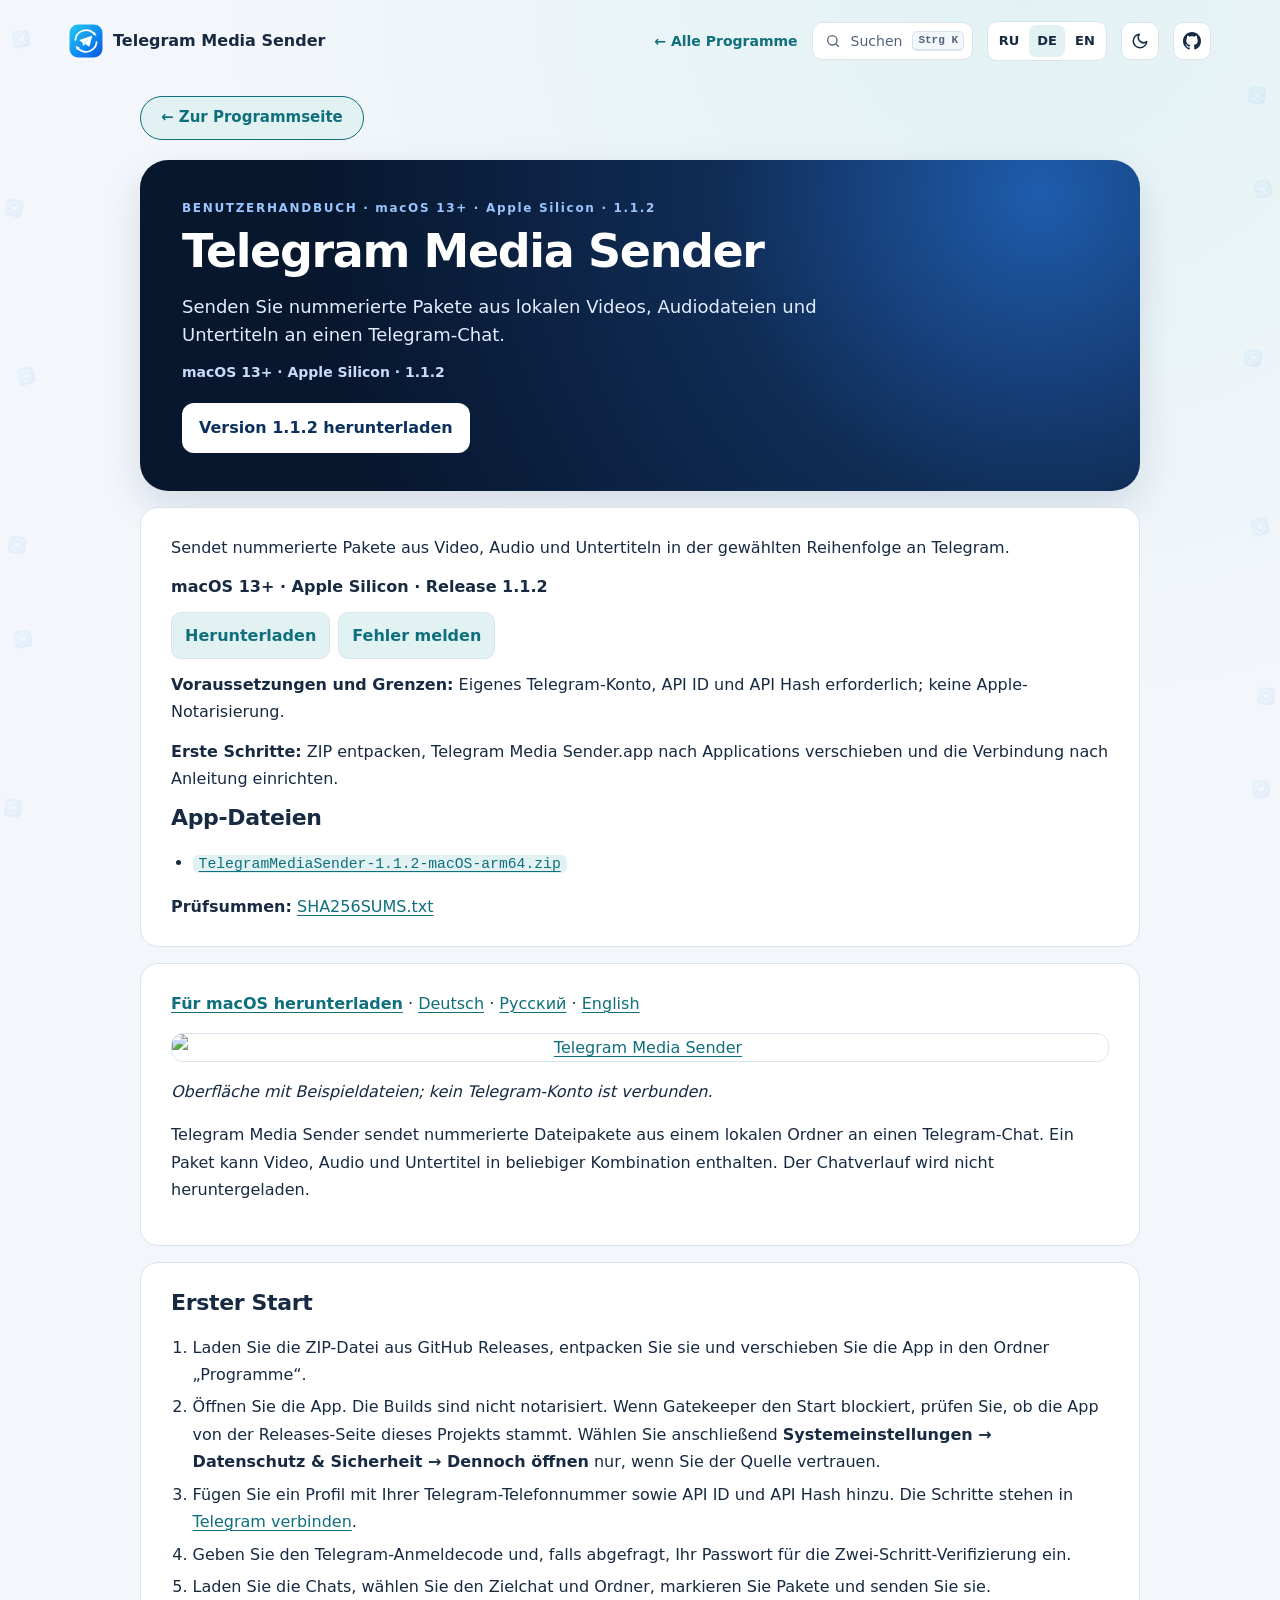
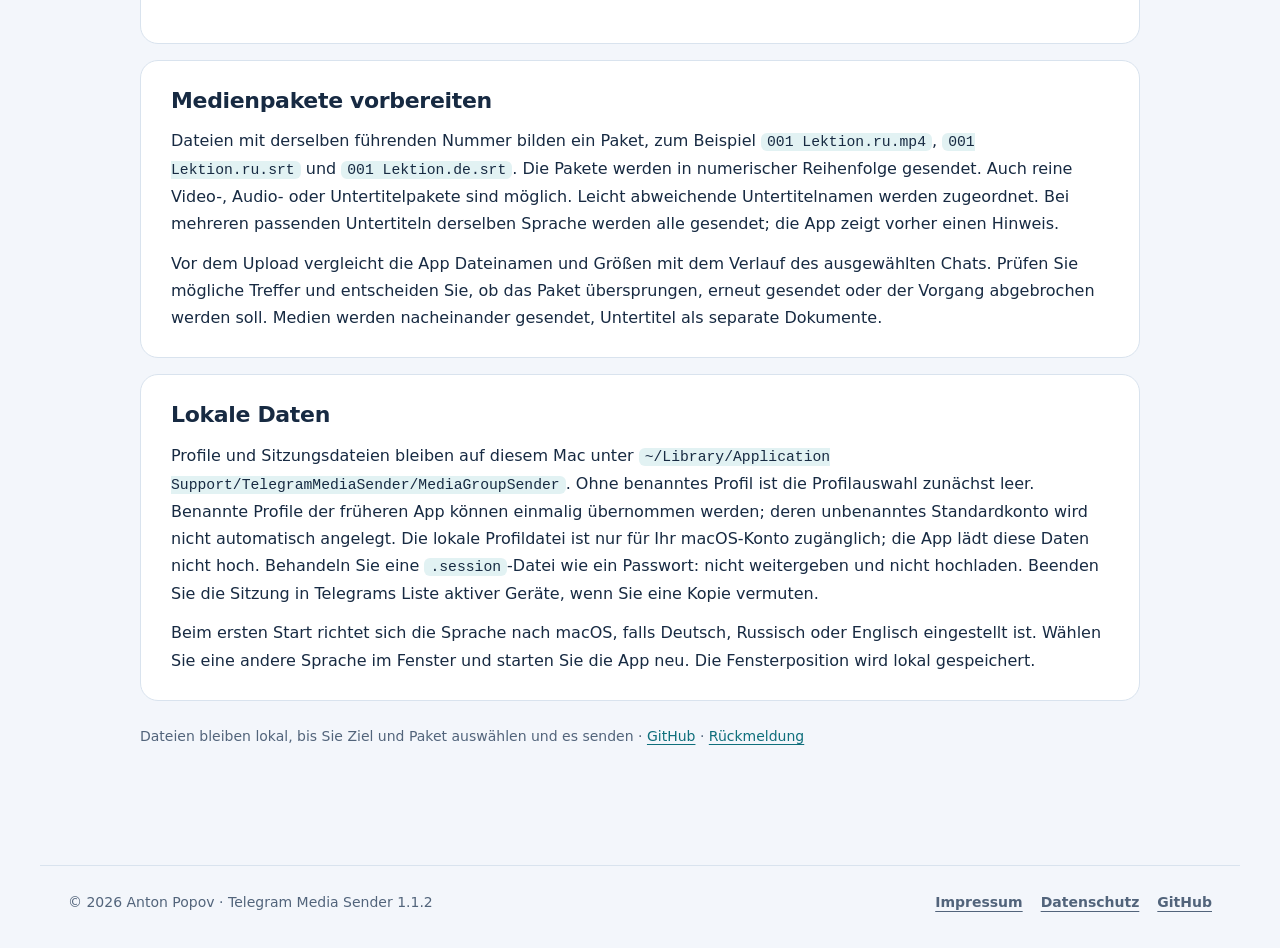
==== commit d3584d80: "guide: button back to the program page Every guide page opens with a visible link to the program's o" ====
--- a/Guide-de.html
+++ b/Guide-de.html
@@ -28,7 +28,7 @@
   box-shadow: none;
 }
 .release-summary code{overflow-wrap:anywhere}.release-actions{display:flex;gap:8px;flex-wrap:wrap}.release-link{display:inline-block;padding:9px 13px;border:1px solid #bdd1ed;border-radius:10px;background:#edf4ff;color:#0753ad;font-weight:650;text-decoration:none}.release-link:focus-visible{outline:3px solid #1677ff;outline-offset:3px}
-</style><!-- ppk-head:start --><meta name="color-scheme" content="light dark"><link rel="icon" href="presentation-icon.svg"><script src="assets/kit/kit-theme.js"></script><link rel="stylesheet" href="assets/kit/kit.css?v=2026.11.06-2"><script src="assets/kit/programs.js?v=2026.11.06-2" defer></script><script src="assets/kit/kit.js?v=2026.11.06-2" defer></script><link rel="stylesheet" href="guide-kit.css?v=2026.11.06-2"><!-- ppk-head:end --></head><body class="ppk-page ppk-prose">
+</style><!-- ppk-head:start --><meta name="color-scheme" content="light dark"><link rel="icon" href="presentation-icon.svg"><script src="assets/kit/kit-theme.js"></script><link rel="stylesheet" href="assets/kit/kit.css?v=2026.11.06-2"><script src="assets/kit/programs.js?v=2026.11.06-2" defer></script><script src="assets/kit/kit.js?v=2026.11.06-2" defer></script><link rel="stylesheet" href="guide-kit.css?v=2026.11.06-2-faa9ca0f"><!-- ppk-head:end --></head><body class="ppk-page ppk-prose">
 <!-- ppk-nav:start --><a class="ppk-skip" href="#main-content">Zum Inhalt</a>
 <div class="ppk-nav-wrap" id="ppk-nav-wrap">
   <nav class="ppk-nav" aria-label="Hauptnavigation">
@@ -41,7 +41,9 @@
     <a class="ppk-icon-btn ppk-gh-btn" href="https://github.com/popovantondev/TelegramMediaSender" aria-label="GitHub"></a>
   </nav>
 </div><!-- ppk-nav:end -->
-<div class="shell"><main id="main-content"><section class="hero"><div><p class="kicker">BENUTZERHANDBUCH &#183; macOS 13+ &#183; Apple Silicon &#183; 1.1.2</p><h1>Telegram Media Sender</h1><p class="lead">Senden Sie nummerierte Pakete aus lokalen Videos, Audiodateien und Untertiteln an einen Telegram-Chat.</p><p class="meta">macOS 13+ &#183; Apple Silicon &#183; 1.1.2</p><a class="button" href="https://github.com/popovantondev/TelegramMediaSender/releases/tag/v1.1.2">Version 1.1.2 herunterladen</a></div><div class="brand-mark-large"><img src="https://raw.githubusercontent.com/popovantondev/TelegramMediaSender/main/src/telegram_media_sender/assets/app-icon.svg" alt=""></div></section>
+<div class="shell"><main id="main-content">
+<!-- ppk-guide-home:start --><p class="guide-home"><a class="guide-home-link" href="index.html">← Zur Programmseite</a></p><!-- ppk-guide-home:end -->
+<section class="hero"><div><p class="kicker">BENUTZERHANDBUCH &#183; macOS 13+ &#183; Apple Silicon &#183; 1.1.2</p><h1>Telegram Media Sender</h1><p class="lead">Senden Sie nummerierte Pakete aus lokalen Videos, Audiodateien und Untertiteln an einen Telegram-Chat.</p><p class="meta">macOS 13+ &#183; Apple Silicon &#183; 1.1.2</p><a class="button" href="https://github.com/popovantondev/TelegramMediaSender/releases/tag/v1.1.2">Version 1.1.2 herunterladen</a></div><div class="brand-mark-large"><img src="https://raw.githubusercontent.com/popovantondev/TelegramMediaSender/main/src/telegram_media_sender/assets/app-icon.svg" alt=""></div></section>
 <!-- public-release:start -->
 <section class="topic release-summary" aria-label="Erste Schritte">
 <p>Sendet nummerierte Pakete aus Video, Audio und Untertiteln in der gewählten Reihenfolge an Telegram.</p>
--- a/guide-kit.css
+++ b/guide-kit.css
@@ -33,3 +33,6 @@
 @media(max-width:760px){.guide-tools ol{grid-template-columns:1fr}.ppk-page .shell{width:min(100% - 32px,1000px)}body .hero figure{display:block!important}}
 @media(max-width:520px){.ppk-nav-wrap .ppk-nav{flex-wrap:wrap}}
 @media(prefers-reduced-motion:reduce){html{scroll-behavior:auto!important}*,*:before,*:after{animation:none!important;transition:none!important}}
+.guide-home{margin:0 0 20px}
+body.ppk-page a.guide-home-link{display:inline-flex;align-items:center;min-height:44px;padding:10px 20px;border:1px solid var(--ppk-accent);border-radius:999px;background:var(--ppk-tint);color:var(--ppk-accent);font-size:15px;font-weight:700;line-height:1.3;text-decoration:none}
+body.ppk-page a.guide-home-link:hover{background:var(--ppk-accent);color:var(--ppk-accent-ink,#fff)}
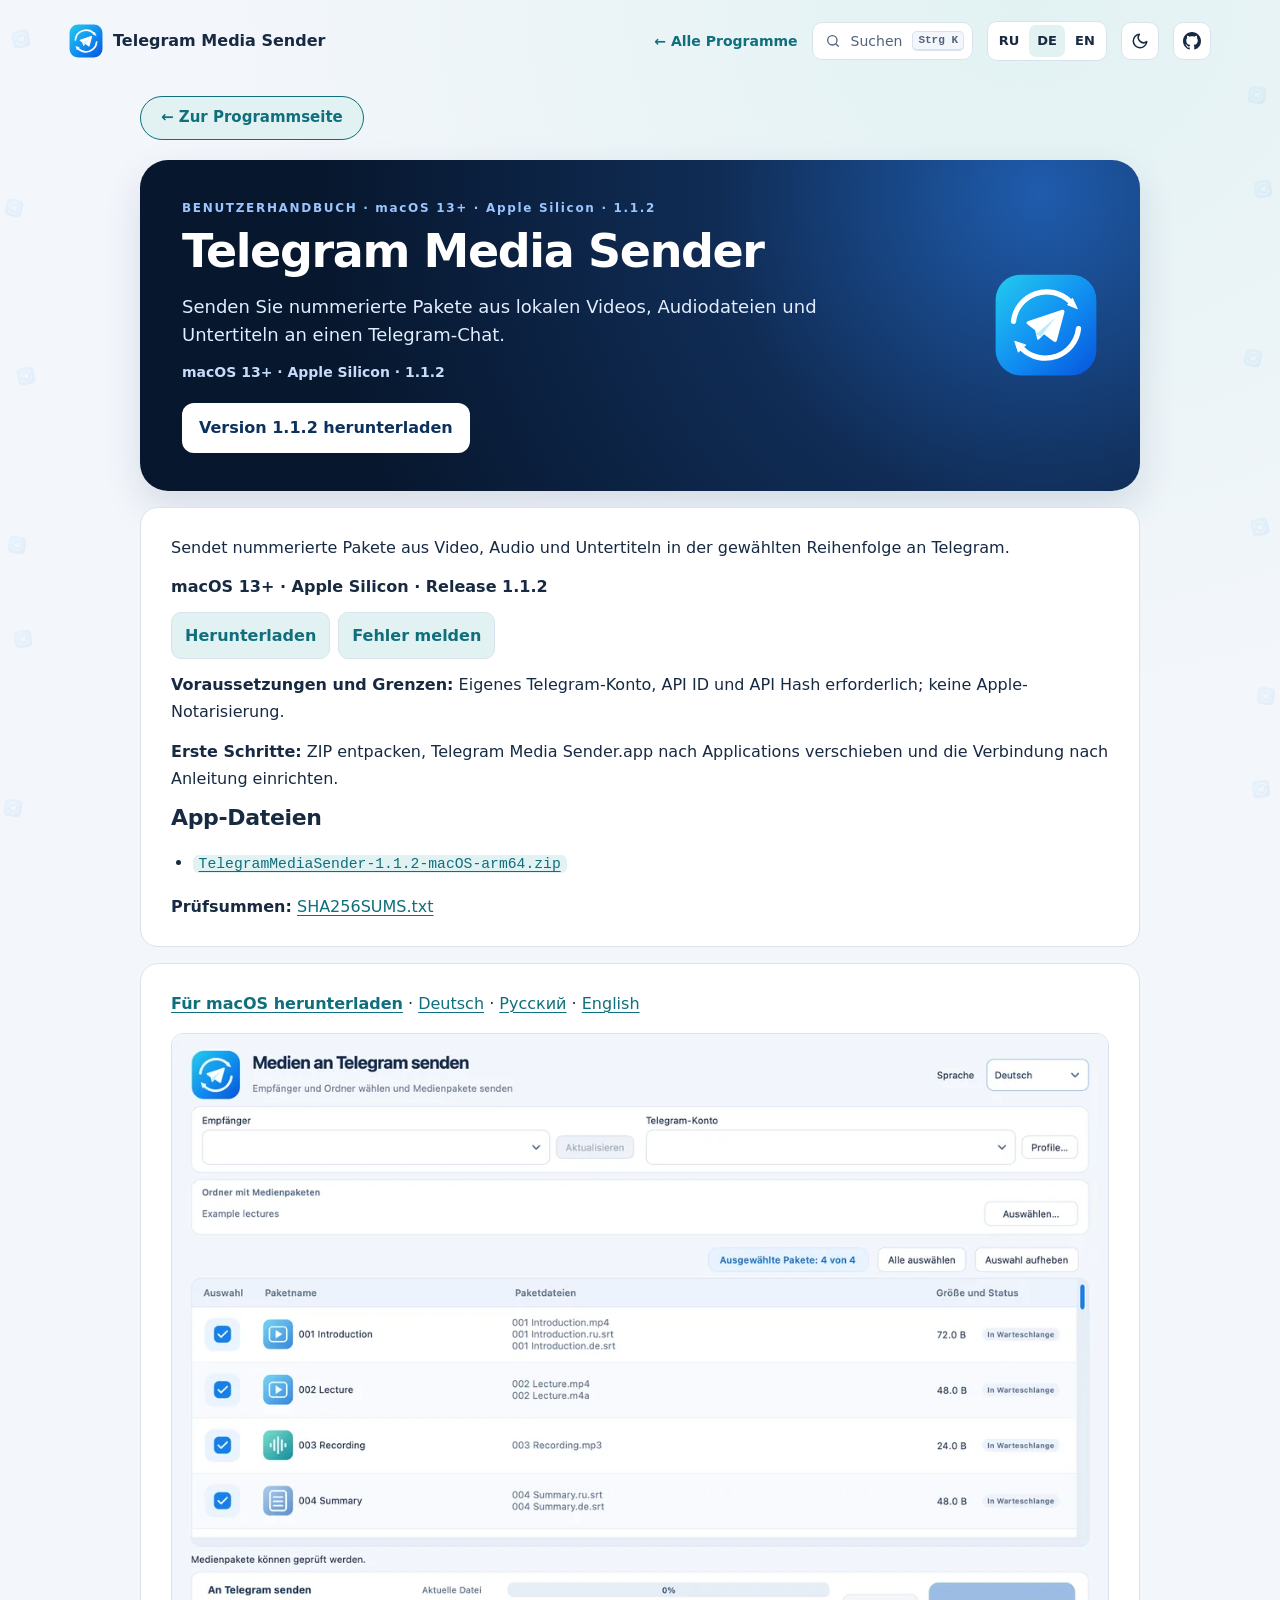
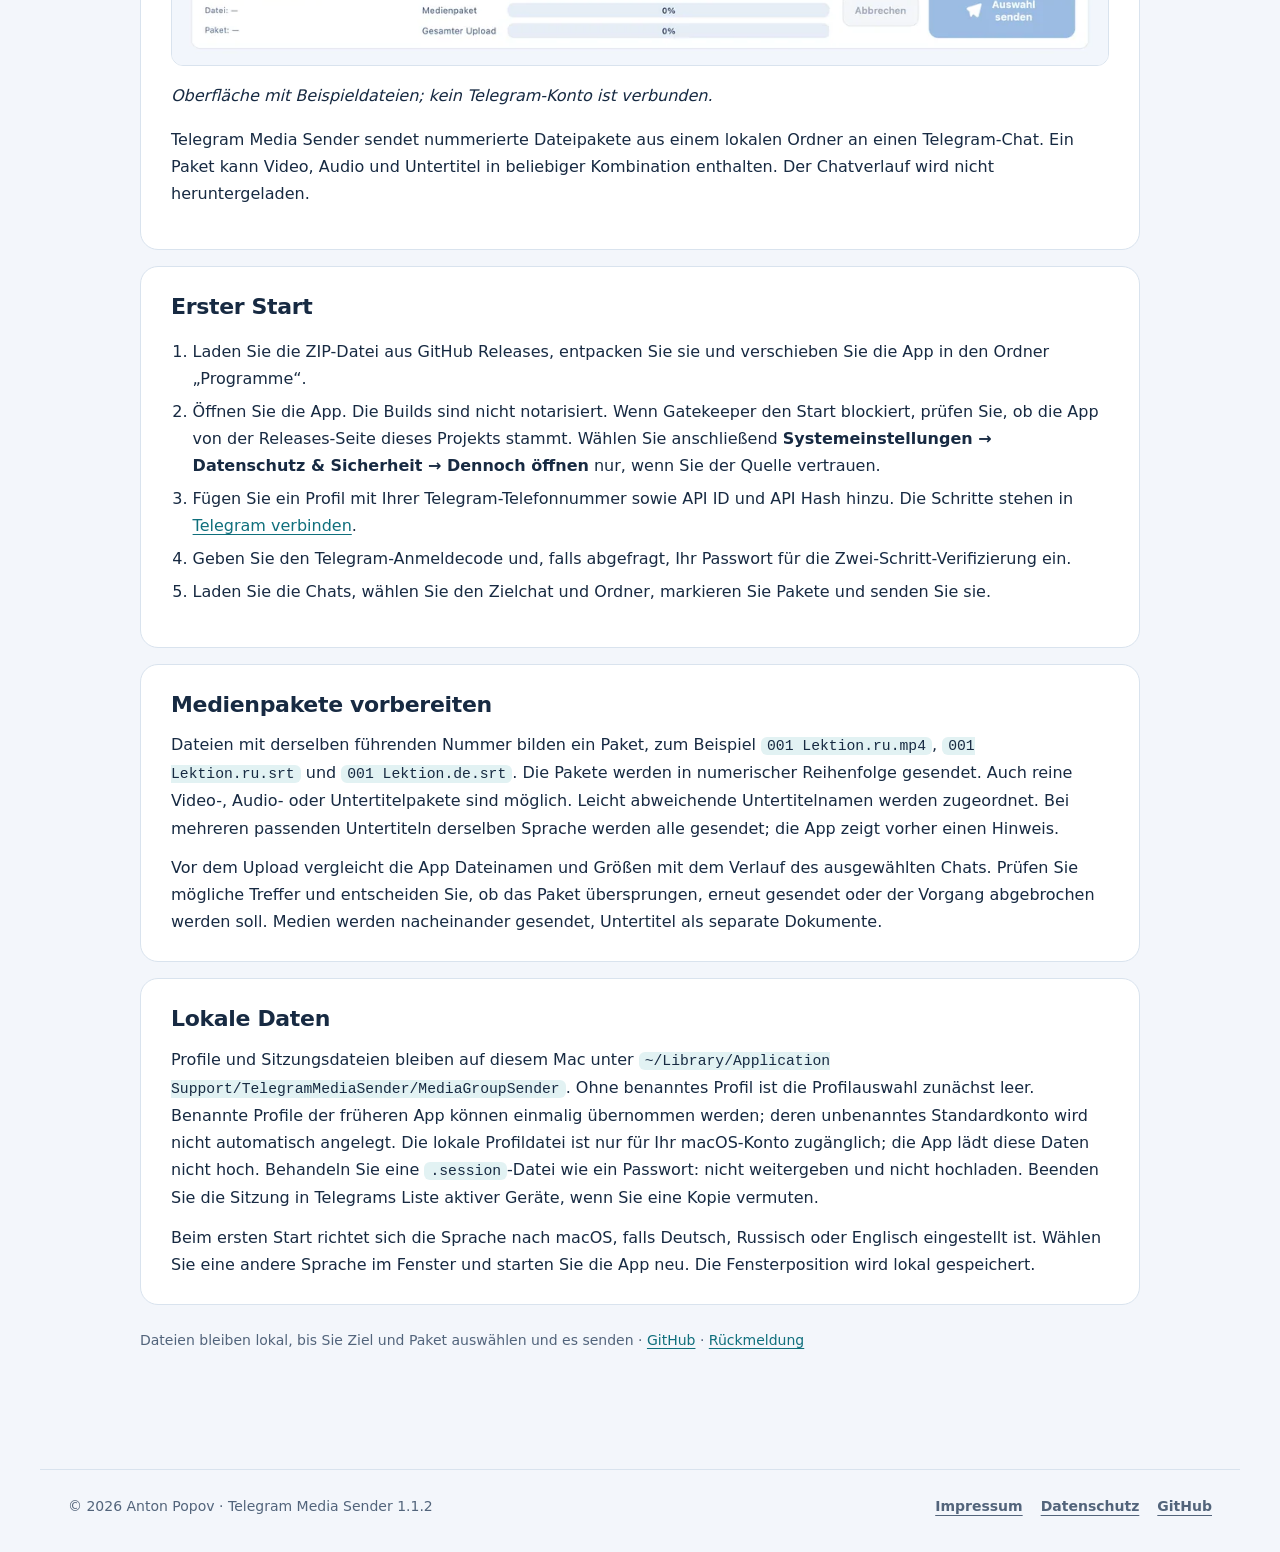
==== commit ba02b9f7: "perf: smaller site images and icons, local guide images Screenshots get WebP copies at twice their s" ====
--- a/Guide-de.html
+++ b/Guide-de.html
@@ -43,7 +43,7 @@
 </div><!-- ppk-nav:end -->
 <div class="shell"><main id="main-content">
 <!-- ppk-guide-home:start --><p class="guide-home"><a class="guide-home-link" href="index.html">← Zur Programmseite</a></p><!-- ppk-guide-home:end -->
-<section class="hero"><div><p class="kicker">BENUTZERHANDBUCH &#183; macOS 13+ &#183; Apple Silicon &#183; 1.1.2</p><h1>Telegram Media Sender</h1><p class="lead">Senden Sie nummerierte Pakete aus lokalen Videos, Audiodateien und Untertiteln an einen Telegram-Chat.</p><p class="meta">macOS 13+ &#183; Apple Silicon &#183; 1.1.2</p><a class="button" href="https://github.com/popovantondev/TelegramMediaSender/releases/tag/v1.1.2">Version 1.1.2 herunterladen</a></div><div class="brand-mark-large"><img src="https://raw.githubusercontent.com/popovantondev/TelegramMediaSender/main/src/telegram_media_sender/assets/app-icon.svg" alt=""></div></section>
+<section class="hero"><div><p class="kicker">BENUTZERHANDBUCH &#183; macOS 13+ &#183; Apple Silicon &#183; 1.1.2</p><h1>Telegram Media Sender</h1><p class="lead">Senden Sie nummerierte Pakete aus lokalen Videos, Audiodateien und Untertiteln an einen Telegram-Chat.</p><p class="meta">macOS 13+ &#183; Apple Silicon &#183; 1.1.2</p><a class="button" href="https://github.com/popovantondev/TelegramMediaSender/releases/tag/v1.1.2">Version 1.1.2 herunterladen</a></div><div class="brand-mark-large"><img src="src/telegram_media_sender/assets/app-icon.svg" alt="" width="256" height="256" decoding="async"></div></section>
 <!-- public-release:start -->
 <section class="topic release-summary" aria-label="Erste Schritte">
 <p>Sendet nummerierte Pakete aus Video, Audio und Untertiteln in der gewählten Reihenfolge an Telegram.</p>
@@ -60,7 +60,7 @@
 <!-- public-release:end -->
 <section class="overview">
 <p><strong><a href="https://github.com/popovantondev/TelegramMediaSender/releases/tag/v1.1.2">Für macOS herunterladen</a></strong> · <a href="Guide-de.html">Deutsch</a> · <a href="Guide-ru.html">Русский</a> · <a href="Guide-en.html">English</a></p>
-<p><a class="guide-full-image" href="https://raw.githubusercontent.com/popovantondev/TelegramMediaSender/main/docs/images/app-de.png" aria-label="Vollständiges Bild öffnen"><img src="https://raw.githubusercontent.com/popovantondev/TelegramMediaSender/main/docs/images/app-de.png" alt="Telegram Media Sender" /></a></p>
+<p><a class="guide-full-image" href="docs/images/app-de.png" aria-label="Vollständiges Bild öffnen"><img src="assets/web/app-de.e000f62c.webp" alt="Telegram Media Sender" width="2560" height="1728" loading="lazy" decoding="async" /></a></p>
 <p><em>Oberfläche mit Beispieldateien; kein Telegram-Konto ist verbunden.</em></p>
 <p>Telegram Media Sender sendet nummerierte Dateipakete aus einem lokalen Ordner an einen Telegram-Chat. Ein Paket kann Video, Audio und Untertitel in beliebiger Kombination enthalten. Der Chatverlauf wird nicht heruntergeladen.</p>
 </section><section class="topic"><h2 id="erster-start">Erster Start</h2>
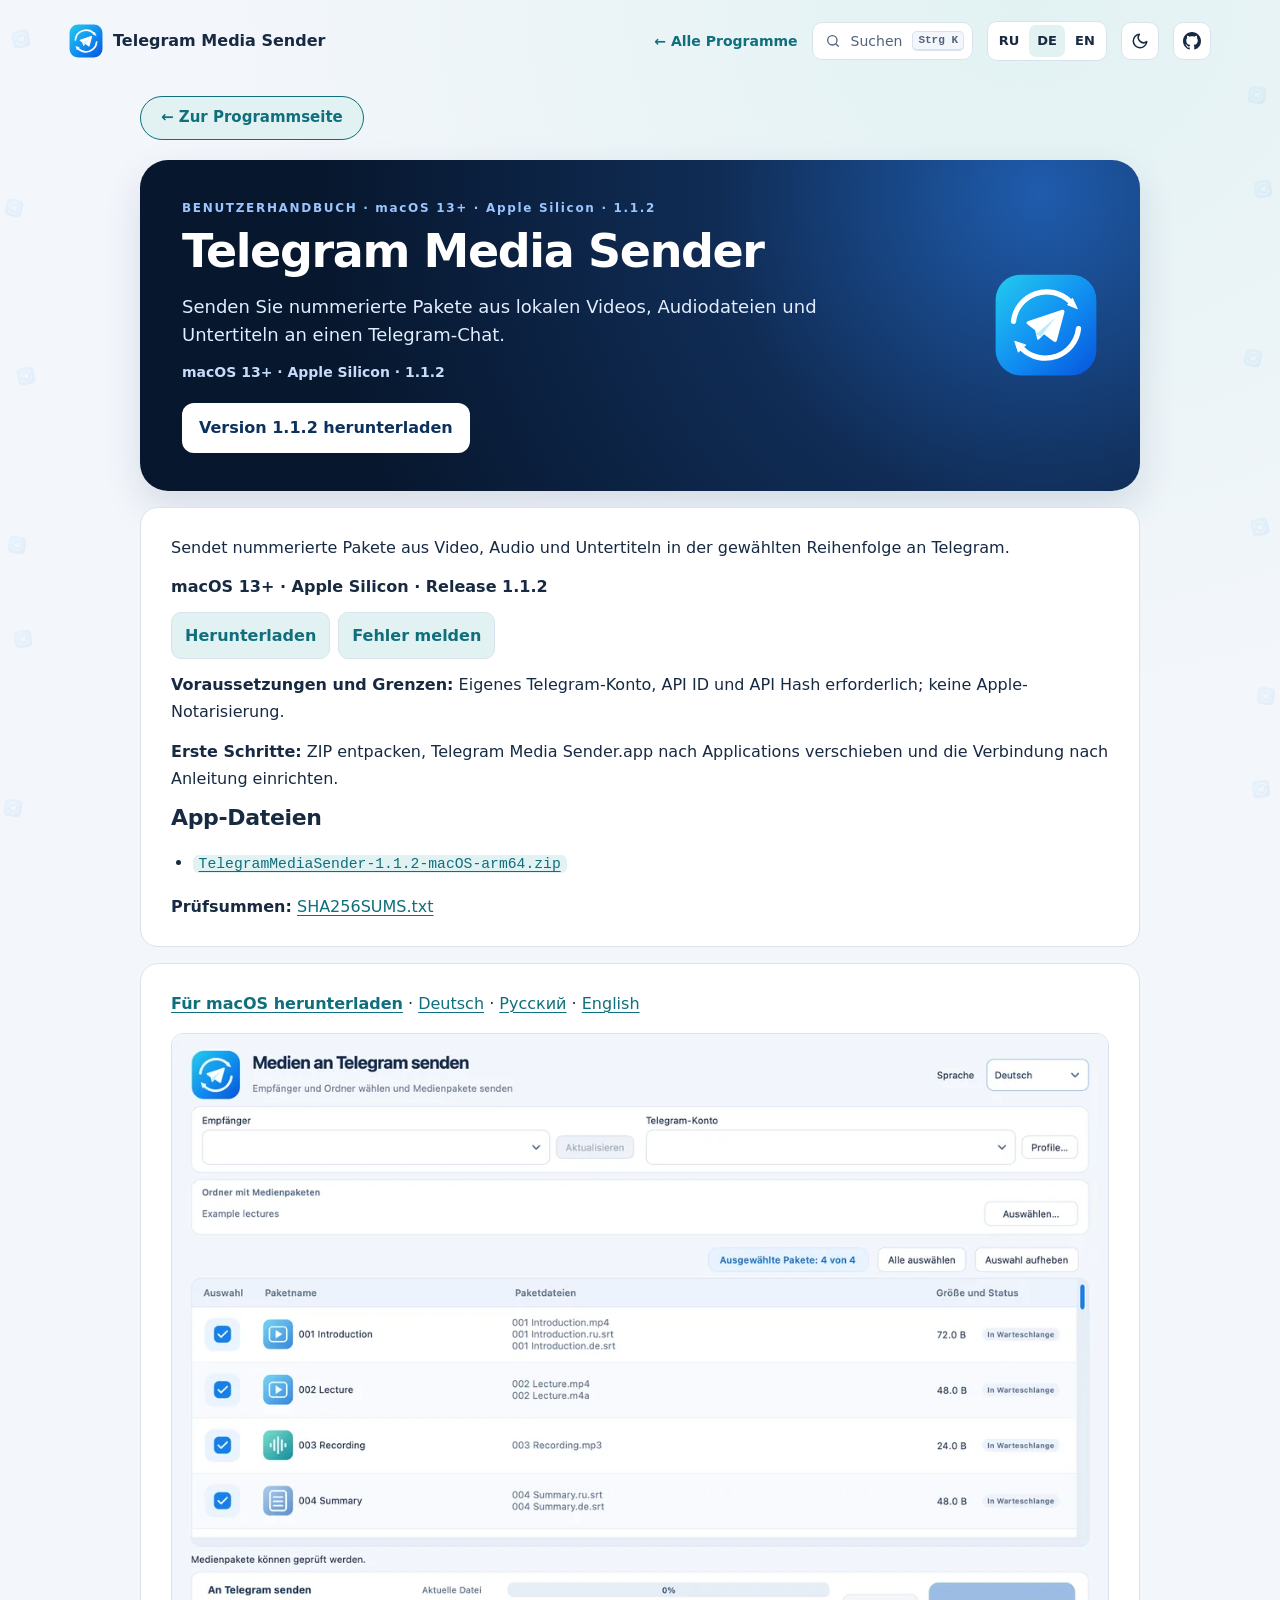
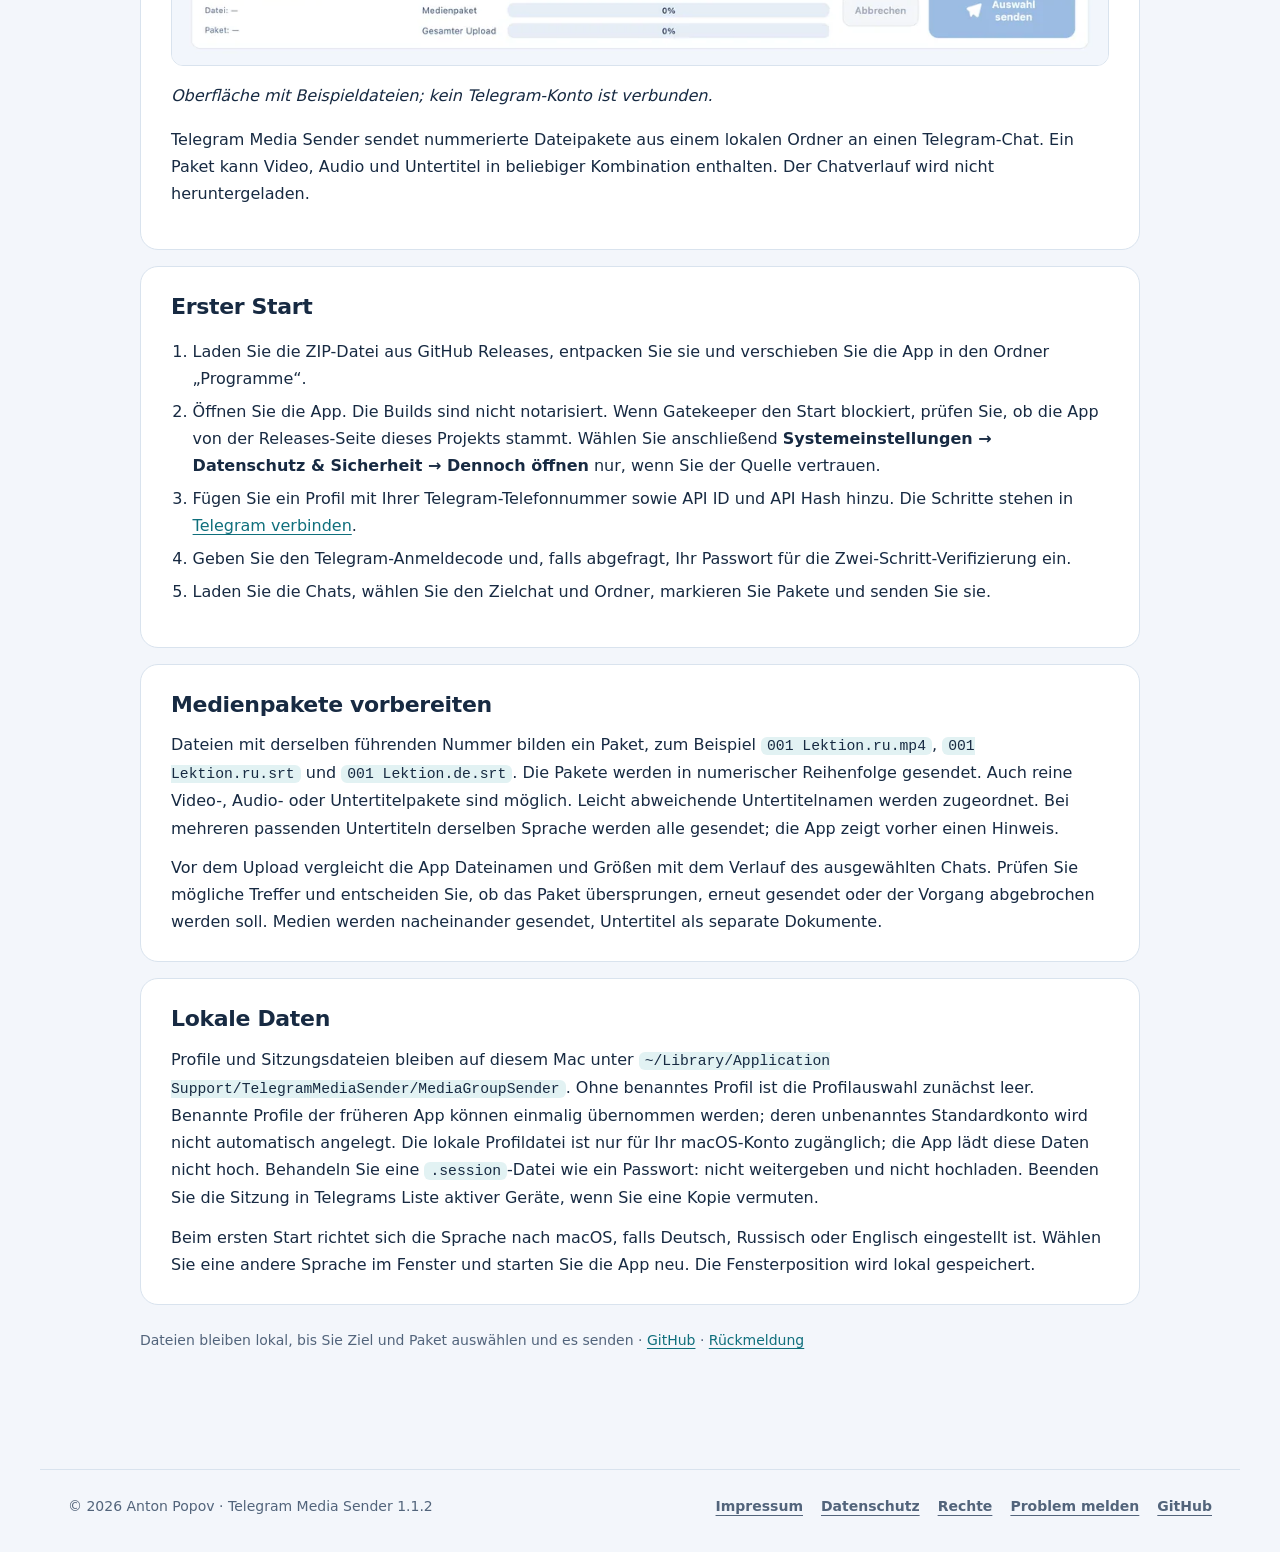
==== commit f9b03b09: "site: one tab title pattern and one footer across programs Landing titles name the program and what " ====
--- a/Guide-de.html
+++ b/Guide-de.html
@@ -1,4 +1,4 @@
-<!doctype html><html lang="de"><head><meta charset="utf-8"><meta name="viewport" content="width=device-width,initial-scale=1"><meta name="theme-color" content="#071a35"><meta name="description" content="Senden Sie nummerierte Pakete aus lokalen Videos, Audiodateien und Untertiteln an einen Telegram-Chat."><title>Telegram Media Sender — BENUTZERHANDBUCH</title><style>:root{--ink:#14253d;--muted:#607087;--line:#dbe4f0;--blue:#1677ff;--panel:#fff;--canvas:#f3f6fb}
+<!doctype html><html lang="de"><head><meta charset="utf-8"><meta name="viewport" content="width=device-width,initial-scale=1"><meta name="theme-color" content="#071a35"><meta name="description" content="Senden Sie nummerierte Pakete aus lokalen Videos, Audiodateien und Untertiteln an einen Telegram-Chat."><title>Telegram Media Sender — Anleitung</title><style>:root{--ink:#14253d;--muted:#607087;--line:#dbe4f0;--blue:#1677ff;--panel:#fff;--canvas:#f3f6fb}
 *{box-sizing:border-box}body{margin:0;background:var(--canvas);color:var(--ink);font:16px/1.72 -apple-system,BlinkMacSystemFont,"Segoe UI",sans-serif}a{color:#075dd1;text-decoration-thickness:1px;text-underline-offset:3px}a:hover{color:#003c91}.shell{width:min(100% - 36px,1000px);margin:0 auto;padding:24px 0 56px}.top{display:flex;align-items:center;justify-content:space-between;gap:18px;margin-bottom:20px}.brand{display:flex;align-items:center;gap:10px;color:var(--ink);font-weight:750;text-decoration:none}.brand-mark{display:grid;width:38px;height:38px;place-items:center;border-radius:12px;background:#e6f0ff;color:#075dd1;font-size:18px;font-weight:800}.brand img{width:38px;height:38px;object-fit:contain}nav{display:flex;gap:8px;flex-wrap:wrap}nav a{padding:7px 12px;border:1px solid var(--line);border-radius:999px;background:#fff;color:#34445b;text-decoration:none;font-size:14px;font-weight:650}nav a[aria-current=page]{background:#e6f0ff;border-color:#b8d3ff;color:#075dd1}.hero{display:grid;grid-template-columns:1fr 104px;gap:24px;align-items:center;padding:38px 42px;border-radius:28px;background:radial-gradient(circle at 90% 10%,#1f5cad 0,#102c55 34%,#07172e 76%);color:#fff;box-shadow:0 16px 38px #0b2b551f}.kicker{margin:0 0 8px;color:#9bc5ff;font-size:12px;letter-spacing:.14em;font-weight:750}.meta{margin:12px 0 0;color:#c7dcfa;font-size:14px;font-weight:650}h1{margin:0;font-size:clamp(30px,5vw,46px);line-height:1.12;letter-spacing:-.03em}.lead{max-width:720px;margin:15px 0 0;color:#e2edff;font-size:18px;line-height:1.55}.brand-mark-large{display:grid;width:92px;height:92px;place-items:center;border:1px solid #ffffff42;border-radius:24px;background:#ffffff12;color:#fff;font-size:38px;font-weight:800}.button{display:inline-block;margin-top:19px;padding:10px 16px;border:1px solid #ffffff5c;border-radius:12px;background:#fff;color:#0c315e;font-weight:700;text-decoration:none}.overview,.topic{margin:16px 0;padding:26px 30px;background:var(--panel);border:1px solid var(--line);border-radius:18px;box-shadow:0 5px 16px #0b2b5507}.overview p:first-child{margin-top:0}.overview img{display:block;max-width:100%;height:auto;margin:16px auto;border:1px solid var(--line);border-radius:12px}.overview table,.topic table{display:block;max-width:100%;overflow-x:auto;border-collapse:collapse}.overview th,.overview td,.topic th,.topic td{padding:8px 10px;border:1px solid var(--line);text-align:left}.topic h2{margin:0 0 12px;font-size:22px;line-height:1.3;letter-spacing:-.015em}.topic h3{margin:22px 0 8px;font-size:18px;line-height:1.35}.topic p{margin:0 0 12px}.topic p:last-child{margin-bottom:0}.topic ul,.topic ol{padding-left:1.35em}.topic li{margin:.35em 0}.topic th{background:#eef4fc}.topic pre{max-width:100%;overflow:auto;padding:16px;border-radius:12px;background:#0b1b31;color:#e5efff}.topic code{padding:.12em .35em;border-radius:5px;background:#edf2f8}.topic pre code{padding:0;background:transparent;color:inherit}.topic blockquote{margin:12px 0;padding:4px 16px;border-left:3px solid #8bbaff;color:var(--muted)}footer{margin-top:24px;padding:20px 10px;color:var(--muted);text-align:center;font-size:14px}@media(max-width:620px){.shell{width:min(100% - 22px,1000px);padding-top:12px}.top{align-items:flex-start;flex-direction:column}.hero{grid-template-columns:1fr 66px;padding:26px 22px;border-radius:20px;gap:12px}.brand-mark-large{width:66px;height:66px;font-size:28px;border-radius:18px}.lead{font-size:16px}.overview,.topic{padding:21px 19px}}@media print{body{background:#fff}.shell{width:100%;padding:0}.top nav,.button{break-inside:avoid}.hero,.topic,.overview{box-shadow:none}.topic{break-inside:avoid}}
 /* Use the application's real artwork in the guide header. */
 .brand-mark{display:grid;flex:none;width:38px;height:38px;place-items:center;overflow:hidden;border-radius:10px;background:#ffffff18}
@@ -79,7 +79,7 @@
 <p>Beim ersten Start richtet sich die Sprache nach macOS, falls Deutsch, Russisch oder Englisch eingestellt ist. Wählen Sie eine andere Sprache im Fenster und starten Sie die App neu. Die Fensterposition wird lokal gespeichert.</p>
 </section></main><div class="guide-note">Dateien bleiben lokal, bis Sie Ziel und Paket ausw&#228;hlen und es senden · <a href="https://github.com/popovantondev/TelegramMediaSender">GitHub</a> · <a href="https://github.com/popovantondev/TelegramMediaSender/issues/new/choose">Rückmeldung</a></div></div>
 <footer class="ppk-footer">
-  <span>© 2026 Anton Popov · Telegram Media Sender 1.1.2</span>
-  <nav aria-label="Rechtliches"><a href="https://popovantondev.github.io/popovantondev/impressum.html">Impressum</a><a href="https://popovantondev.github.io/popovantondev/datenschutz.html">Datenschutz</a><a href="https://github.com/popovantondev/TelegramMediaSender">GitHub</a></nav>
+<span>© 2026 Anton Popov · Telegram Media Sender 1.1.2</span>
+<nav aria-label="Rechtliches"><a href="https://popovantondev.github.io/popovantondev/impressum.html">Impressum</a><a href="https://popovantondev.github.io/popovantondev/datenschutz.html">Datenschutz</a><a href="https://github.com/popovantondev/TelegramMediaSender/blob/main/RIGHTS.md">Rechte</a><a href="https://github.com/popovantondev/TelegramMediaSender/issues/new/choose">Problem melden</a><a href="https://github.com/popovantondev/TelegramMediaSender">GitHub</a></nav>
 </footer>
 </body></html>
